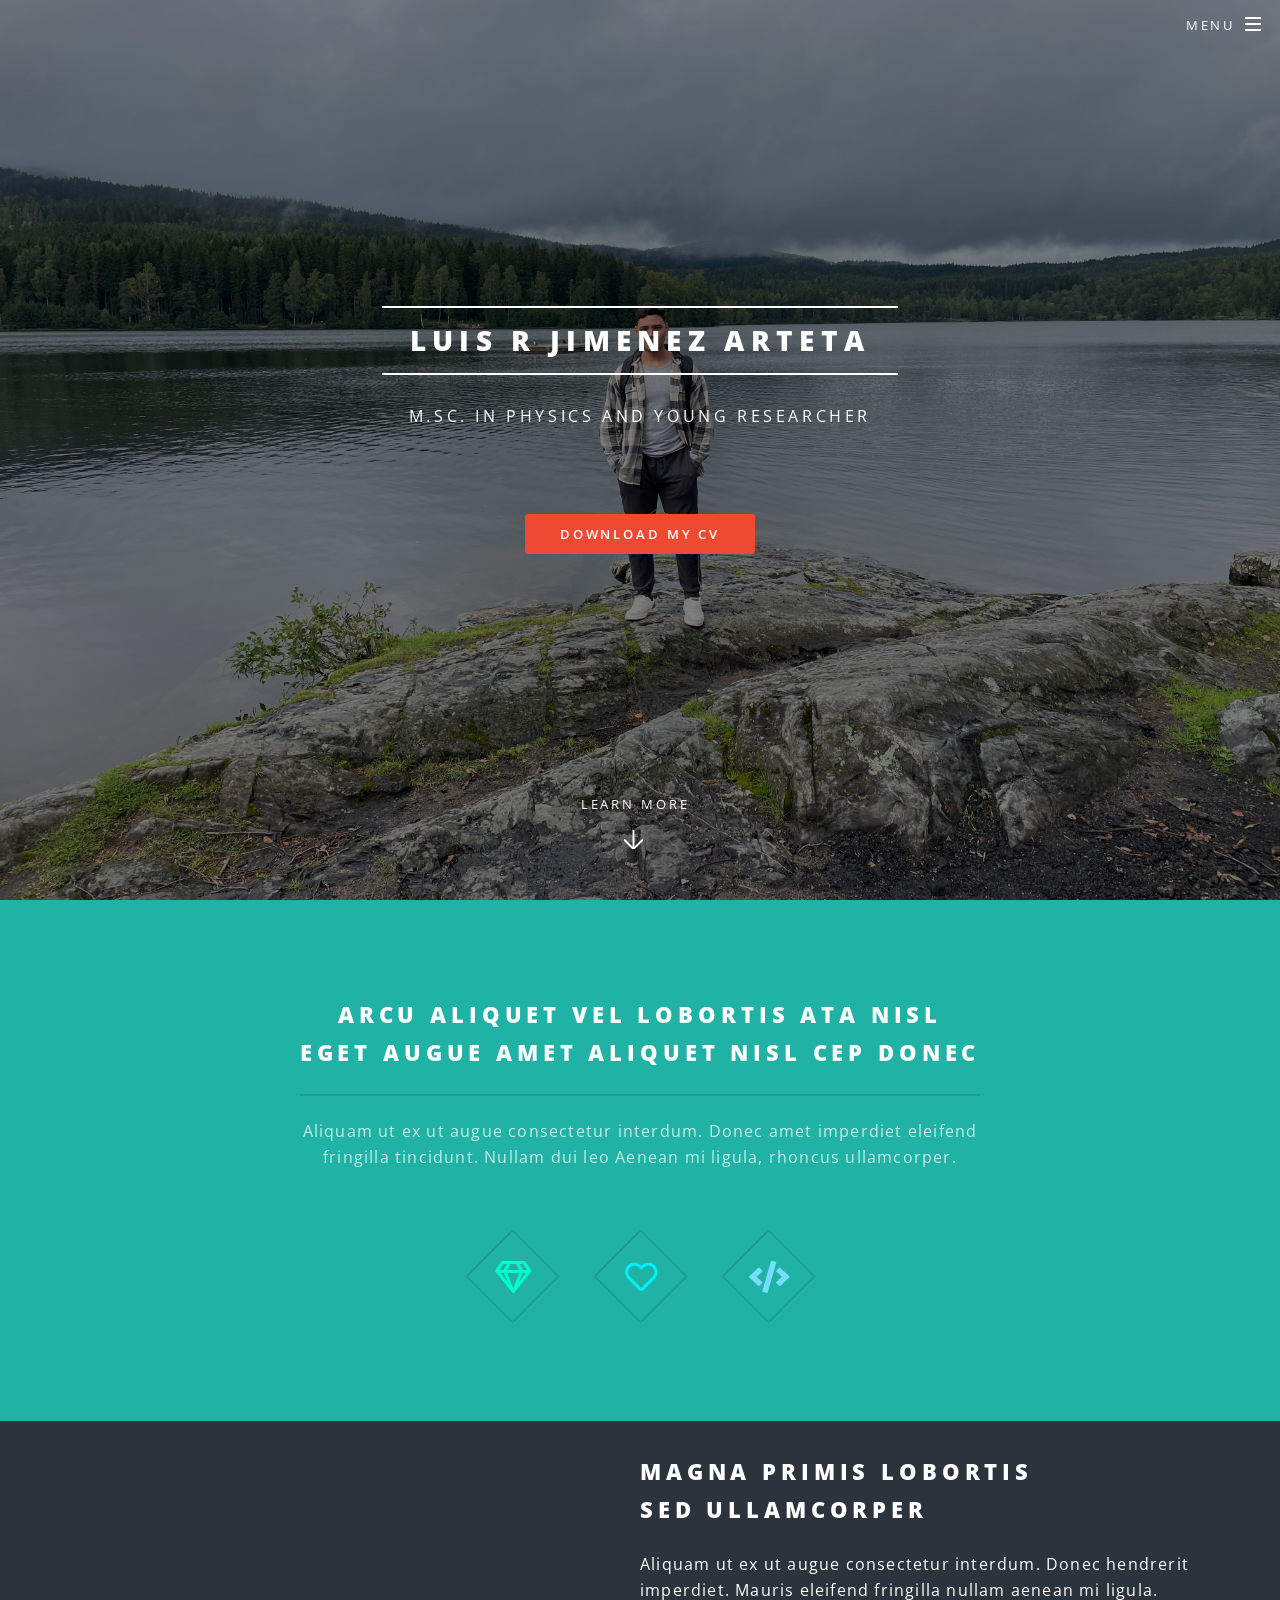
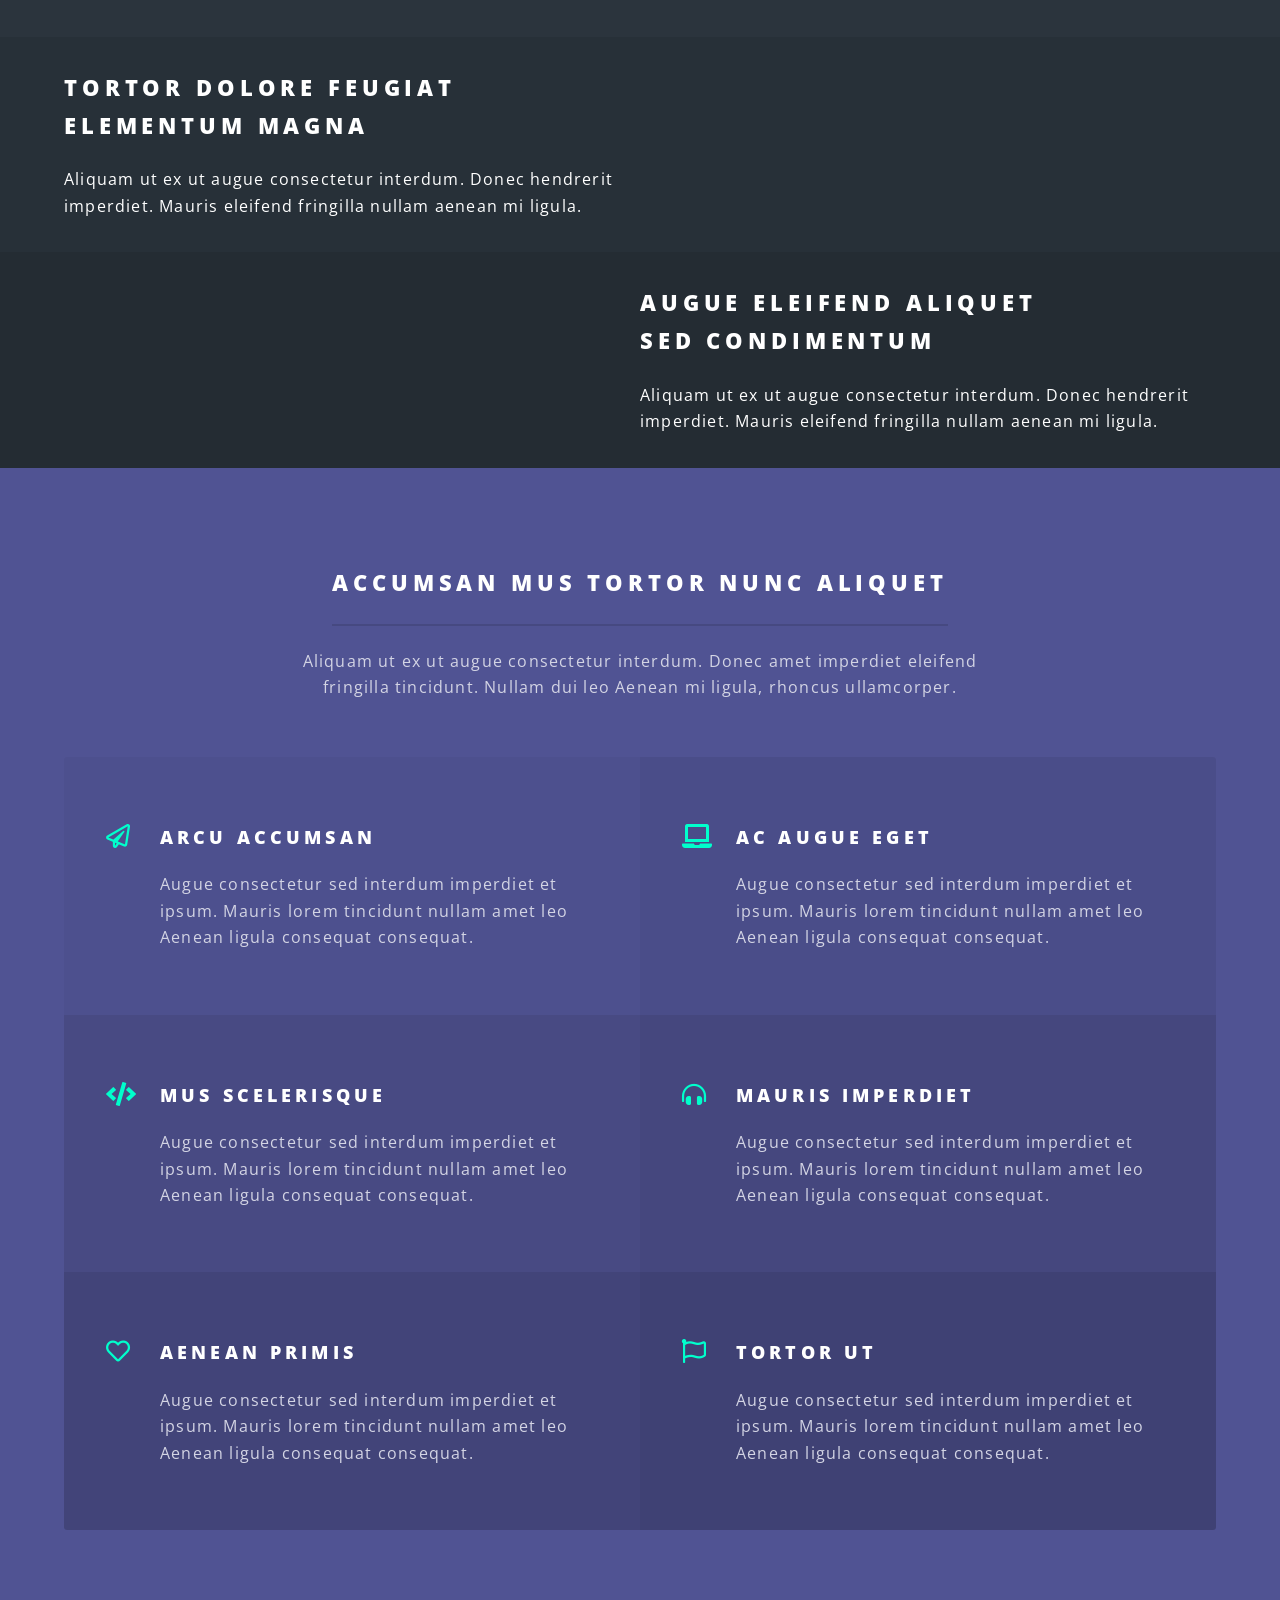
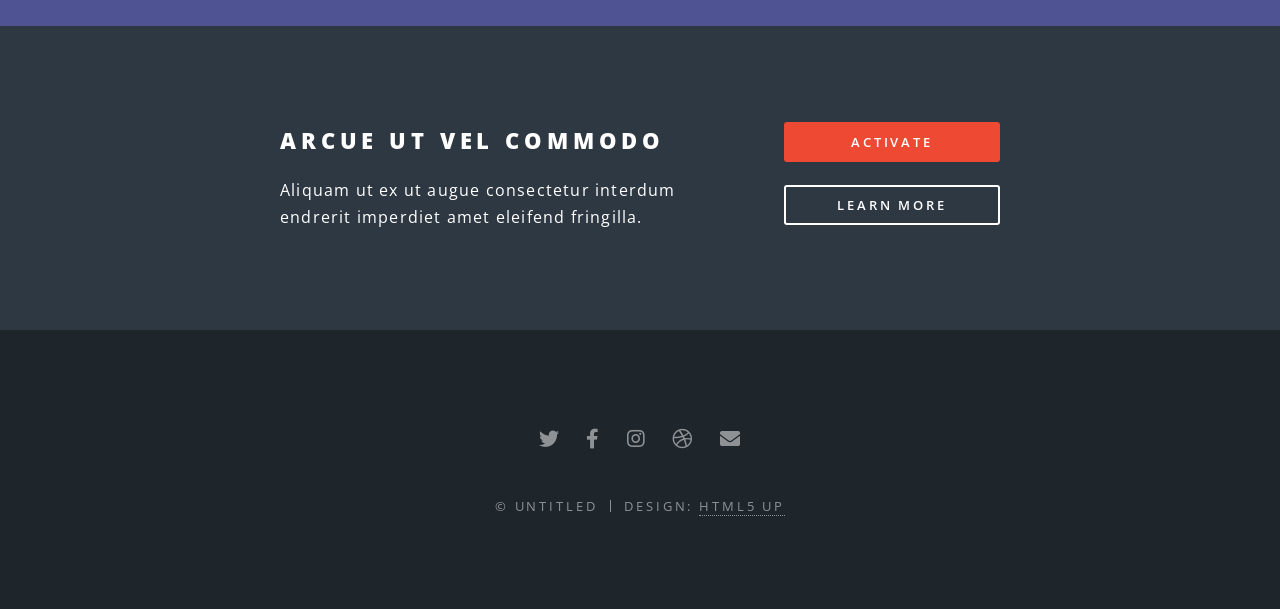
==== index.html @ b461df8f "Upload files" ====
<!DOCTYPE HTML>
<!--
	Spectral by HTML5 UP
	html5up.net | @ajlkn
	Free for personal and commercial use under the CCA 3.0 license (html5up.net/license)
-->
<html>
	<head>
		<title>Luis R Jimenez Arteta website</title>
		<meta charset="utf-8" />
		<meta name="viewport" content="width=device-width, initial-scale=1, user-scalable=no" />
		<link rel="stylesheet" href="assets/css/main.css" />
		<noscript><link rel="stylesheet" href="assets/css/noscript.css" /></noscript>
	</head>
	<body class="landing is-preload">

		<!-- Page Wrapper -->
			<div id="page-wrapper">

				<!-- Header -->
					<header id="header" class="alt">
						<h1><a href="index.html">Spectral</a></h1>
						<nav id="nav">
							<ul>
								<li class="special">
									<a href="#menu" class="menuToggle"><span>Menu</span></a>
									<div id="menu">
										<ul>
											<li><a href="index.html">Home</a></li>
											<li><a href="generic.html">Generic</a></li>
											<li><a href="elements.html">Elements</a></li>
											<li><a href="#">Sign Up</a></li>
											<li><a href="#">Log In</a></li>
										</ul>
									</div>
								</li>
							</ul>
						</nav>
					</header>

				<!-- Banner -->
					<section id="banner">
						<div class="inner">
							<h2>Luis R Jimenez Arteta</h2>
							<p>M.Sc. in Physics and Young Researcher</p> <br/>
							<br />
							<ul class="actions special">
								<li><a href="files/CV_Luis_Roberto_Jimenez_Arteta.pdf" class="button primary">Download MY CV</a></li>
							</ul>
						</div>
						<a href="#one" class="more scrolly">Learn More</a>
					</section>

				<!-- One -->
					<section id="one" class="wrapper style1 special">
						<div class="inner">
							<header class="major">
								<h2>Arcu aliquet vel lobortis ata nisl<br />
								eget augue amet aliquet nisl cep donec</h2>
								<p>Aliquam ut ex ut augue consectetur interdum. Donec amet imperdiet eleifend<br />
								fringilla tincidunt. Nullam dui leo Aenean mi ligula, rhoncus ullamcorper.</p>
							</header>
							<ul class="icons major">
								<li><span class="icon fa-gem major style1"><span class="label">Lorem</span></span></li>
								<li><span class="icon fa-heart major style2"><span class="label">Ipsum</span></span></li>
								<li><span class="icon solid fa-code major style3"><span class="label">Dolor</span></span></li>
							</ul>
						</div>
					</section>

				<!-- Two -->
					<section id="two" class="wrapper alt style2">
						<section class="spotlight">
							<div class="image"><img src="images/pic01.jpg" alt="" /></div><div class="content">
								<h2>Magna primis lobortis<br />
								sed ullamcorper</h2>
								<p>Aliquam ut ex ut augue consectetur interdum. Donec hendrerit imperdiet. Mauris eleifend fringilla nullam aenean mi ligula.</p>
							</div>
						</section>
						<section class="spotlight">
							<div class="image"><img src="images/pic02.jpg" alt="" /></div><div class="content">
								<h2>Tortor dolore feugiat<br />
								elementum magna</h2>
								<p>Aliquam ut ex ut augue consectetur interdum. Donec hendrerit imperdiet. Mauris eleifend fringilla nullam aenean mi ligula.</p>
							</div>
						</section>
						<section class="spotlight">
							<div class="image"><img src="images/pic03.jpg" alt="" /></div><div class="content">
								<h2>Augue eleifend aliquet<br />
								sed condimentum</h2>
								<p>Aliquam ut ex ut augue consectetur interdum. Donec hendrerit imperdiet. Mauris eleifend fringilla nullam aenean mi ligula.</p>
							</div>
						</section>
					</section>

				<!-- Three -->
					<section id="three" class="wrapper style3 special">
						<div class="inner">
							<header class="major">
								<h2>Accumsan mus tortor nunc aliquet</h2>
								<p>Aliquam ut ex ut augue consectetur interdum. Donec amet imperdiet eleifend<br />
								fringilla tincidunt. Nullam dui leo Aenean mi ligula, rhoncus ullamcorper.</p>
							</header>
							<ul class="features">
								<li class="icon fa-paper-plane">
									<h3>Arcu accumsan</h3>
									<p>Augue consectetur sed interdum imperdiet et ipsum. Mauris lorem tincidunt nullam amet leo Aenean ligula consequat consequat.</p>
								</li>
								<li class="icon solid fa-laptop">
									<h3>Ac Augue Eget</h3>
									<p>Augue consectetur sed interdum imperdiet et ipsum. Mauris lorem tincidunt nullam amet leo Aenean ligula consequat consequat.</p>
								</li>
								<li class="icon solid fa-code">
									<h3>Mus Scelerisque</h3>
									<p>Augue consectetur sed interdum imperdiet et ipsum. Mauris lorem tincidunt nullam amet leo Aenean ligula consequat consequat.</p>
								</li>
								<li class="icon solid fa-headphones-alt">
									<h3>Mauris Imperdiet</h3>
									<p>Augue consectetur sed interdum imperdiet et ipsum. Mauris lorem tincidunt nullam amet leo Aenean ligula consequat consequat.</p>
								</li>
								<li class="icon fa-heart">
									<h3>Aenean Primis</h3>
									<p>Augue consectetur sed interdum imperdiet et ipsum. Mauris lorem tincidunt nullam amet leo Aenean ligula consequat consequat.</p>
								</li>
								<li class="icon fa-flag">
									<h3>Tortor Ut</h3>
									<p>Augue consectetur sed interdum imperdiet et ipsum. Mauris lorem tincidunt nullam amet leo Aenean ligula consequat consequat.</p>
								</li>
							</ul>
						</div>
					</section>

				<!-- CTA -->
					<section id="cta" class="wrapper style4">
						<div class="inner">
							<header>
								<h2>Arcue ut vel commodo</h2>
								<p>Aliquam ut ex ut augue consectetur interdum endrerit imperdiet amet eleifend fringilla.</p>
							</header>
							<ul class="actions stacked">
								<li><a href="#" class="button fit primary">Activate</a></li>
								<li><a href="#" class="button fit">Learn More</a></li>
							</ul>
						</div>
					</section>

				<!-- Footer -->
					<footer id="footer">
						<ul class="icons">
							<li><a href="#" class="icon brands fa-twitter"><span class="label">Twitter</span></a></li>
							<li><a href="#" class="icon brands fa-facebook-f"><span class="label">Facebook</span></a></li>
							<li><a href="#" class="icon brands fa-instagram"><span class="label">Instagram</span></a></li>
							<li><a href="#" class="icon brands fa-dribbble"><span class="label">Dribbble</span></a></li>
							<li><a href="#" class="icon solid fa-envelope"><span class="label">Email</span></a></li>
						</ul>
						<ul class="copyright">
							<li>&copy; Untitled</li><li>Design: <a href="http://html5up.net">HTML5 UP</a></li>
						</ul>
					</footer>

			</div>

		<!-- Scripts -->
			<script src="assets/js/jquery.min.js"></script>
			<script src="assets/js/jquery.scrollex.min.js"></script>
			<script src="assets/js/jquery.scrolly.min.js"></script>
			<script src="assets/js/browser.min.js"></script>
			<script src="assets/js/breakpoints.min.js"></script>
			<script src="assets/js/util.js"></script>
			<script src="assets/js/main.js"></script>

	</body>
</html>
---- assets/css/main.css ----
@import url(fontawesome-all.min.css);
@import url("https://fonts.googleapis.com/css?family=Open+Sans:400,400italic,600,600italic,800,800italic");

/*
	Spectral by HTML5 UP
	html5up.net | @ajlkn
	Free for personal and commercial use under the CCA 3.0 license (html5up.net/license)
*/

html, body, div, span, applet, object,
iframe, h1, h2, h3, h4, h5, h6, p, blockquote,
pre, a, abbr, acronym, address, big, cite,
code, del, dfn, em, img, ins, kbd, q, s, samp,
small, strike, strong, sub, sup, tt, var, b,
u, i, center, dl, dt, dd, ol, ul, li, fieldset,
form, label, legend, table, caption, tbody,
tfoot, thead, tr, th, td, article, aside,
canvas, details, embed, figure, figcaption,
footer, header, hgroup, menu, nav, output, ruby,
section, summary, time, mark, audio, video {
	margin: 0;
	padding: 0;
	border: 0;
	font-size: 100%;
	font: inherit;
	vertical-align: baseline;}

article, aside, details, figcaption, figure,
footer, header, hgroup, menu, nav, section {
	display: block;}

body {
	line-height: 1;
}

ol, ul {
	list-style: none;
}

blockquote, q {
	quotes: none;
}

	blockquote:before, blockquote:after, q:before, q:after {
		content: '';
		content: none;
	}

table {
	border-collapse: collapse;
	border-spacing: 0;
}

body {
	-webkit-text-size-adjust: none;
}

mark {
	background-color: transparent;
	color: inherit;
}

input::-moz-focus-inner {
	border: 0;
	padding: 0;
}

input, select, textarea {
	-moz-appearance: none;
	-webkit-appearance: none;
	-ms-appearance: none;
	appearance: none;
}

/* Basic */

	@-ms-viewport {
		width: device-width;
	}

	html {
		box-sizing: border-box;
	}

	*, *:before, *:after {
		box-sizing: inherit;
	}

	body {
		background: #2e3842;
	}

		body.is-preload *, body.is-preload *:before, body.is-preload *:after {
			-moz-animation: none !important;
			-webkit-animation: none !important;
			-ms-animation: none !important;
			animation: none !important;
			-moz-transition: none !important;
			-webkit-transition: none !important;
			-ms-transition: none !important;
			transition: none !important;
		}

	body, input, select, textarea {
		color: #fff;
		font-family: "Open Sans", Helvetica, sans-serif;
		font-size: 15pt;
		font-weight: 400;
		letter-spacing: 0.075em;
		line-height: 1.65em;
	}

		@media screen and (max-width: 1680px) {

			body, input, select, textarea {
				font-size: 13pt;
			}

		}

		@media screen and (max-width: 1280px) {

			body, input, select, textarea {
				font-size: 12pt;
			}

		}

		@media screen and (max-width: 736px) {

			body, input, select, textarea {
				font-size: 11pt;
				letter-spacing: 0.0375em;
			}

		}

	a {
		-moz-transition: color 0.2s ease, border-bottom-color 0.2s ease;
		-webkit-transition: color 0.2s ease, border-bottom-color 0.2s ease;
		-ms-transition: color 0.2s ease, border-bottom-color 0.2s ease;
		transition: color 0.2s ease, border-bottom-color 0.2s ease;
		border-bottom: dotted 1px;
		color: inherit;
		text-decoration: none;
	}

		a:hover {
			border-bottom-color: transparent;
		}

	strong, b {
		color: #fff;
		font-weight: 600;
	}

	em, i {
		font-style: italic;
	}

	p {
		margin: 0 0 2em 0;
	}

	h1, h2, h3, h4, h5, h6 {
		color: #fff;
		font-weight: 800;
		letter-spacing: 0.225em;
		line-height: 1em;
		margin: 0 0 1em 0;
		text-transform: uppercase;
	}

		h1 a, h2 a, h3 a, h4 a, h5 a, h6 a {
			color: inherit;
			text-decoration: none;
		}

	h2 {
		font-size: 1.35em;
		line-height: 1.75em;
	}

		@media screen and (max-width: 736px) {

			h2 {
				font-size: 1.1em;
				line-height: 1.65em;
			}

		}

	h3 {
		font-size: 1.15em;
		line-height: 1.75em;
	}

		@media screen and (max-width: 736px) {

			h3 {
				font-size: 1em;
				line-height: 1.65em;
			}

		}

	h4 {
		font-size: 1em;
		line-height: 1.5em;
	}

	h5 {
		font-size: 0.8em;
		line-height: 1.5em;
	}

	h6 {
		font-size: 0.7em;
		line-height: 1.5em;
	}

	sub {
		font-size: 0.8em;
		position: relative;
		top: 0.5em;
	}

	sup {
		font-size: 0.8em;
		position: relative;
		top: -0.5em;
	}

	hr {
		border: 0;
		border-bottom: solid 2px #fff;
		margin: 3em 0;
	}

		hr.major {
			margin: 4.5em 0;
		}

	blockquote {
		border-left: solid 4px #fff;
		font-style: italic;
		margin: 0 0 2em 0;
		padding: 0.5em 0 0.5em 2em;
	}

	code {
		background: rgba(144, 144, 144, 0.25);
		border-radius: 3px;
		font-family: "Courier New", monospace;
		font-size: 0.9em;
		letter-spacing: 0;
		margin: 0 0.25em;
		padding: 0.25em 0.65em;
	}

	pre {
		-webkit-overflow-scrolling: touch;
		font-family: "Courier New", monospace;
		font-size: 0.9em;
		margin: 0 0 2em 0;
	}

		pre code {
			display: block;
			line-height: 1.75em;
			padding: 1em 1.5em;
			overflow-x: auto;
		}

	.align-left {
		text-align: left;
	}

	.align-center {
		text-align: center;
	}

	.align-right {
		text-align: right;
	}

/* Row */

	.row {
		display: flex;
		flex-wrap: wrap;
		box-sizing: border-box;
		align-items: stretch;
	}

		.row > * {
			box-sizing: border-box;
		}

		.row.gtr-uniform > * > :last-child {
			margin-bottom: 0;
		}

		.row.aln-left {
			justify-content: flex-start;
		}

		.row.aln-center {
			justify-content: center;
		}

		.row.aln-right {
			justify-content: flex-end;
		}

		.row.aln-top {
			align-items: flex-start;
		}

		.row.aln-middle {
			align-items: center;
		}

		.row.aln-bottom {
			align-items: flex-end;
		}

		.row > .imp {
			order: -1;
		}

		.row > .col-1 {
			width: 8.33333%;
		}

		.row > .off-1 {
			margin-left: 8.33333%;
		}

		.row > .col-2 {
			width: 16.66667%;
		}

		.row > .off-2 {
			margin-left: 16.66667%;
		}

		.row > .col-3 {
			width: 25%;
		}

		.row > .off-3 {
			margin-left: 25%;
		}

		.row > .col-4 {
			width: 33.33333%;
		}

		.row > .off-4 {
			margin-left: 33.33333%;
		}

		.row > .col-5 {
			width: 41.66667%;
		}

		.row > .off-5 {
			margin-left: 41.66667%;
		}

		.row > .col-6 {
			width: 50%;
		}

		.row > .off-6 {
			margin-left: 50%;
		}

		.row > .col-7 {
			width: 58.33333%;
		}

		.row > .off-7 {
			margin-left: 58.33333%;
		}

		.row > .col-8 {
			width: 66.66667%;
		}

		.row > .off-8 {
			margin-left: 66.66667%;
		}

		.row > .col-9 {
			width: 75%;
		}

		.row > .off-9 {
			margin-left: 75%;
		}

		.row > .col-10 {
			width: 83.33333%;
		}

		.row > .off-10 {
			margin-left: 83.33333%;
		}

		.row > .col-11 {
			width: 91.66667%;
		}

		.row > .off-11 {
			margin-left: 91.66667%;
		}

		.row > .col-12 {
			width: 100%;
		}

		.row > .off-12 {
			margin-left: 100%;
		}

		.row.gtr-0 {
			margin-top: 0;
			margin-left: 0em;
		}

			.row.gtr-0 > * {
				padding: 0 0 0 0em;
			}

			.row.gtr-0.gtr-uniform {
				margin-top: 0em;
			}

				.row.gtr-0.gtr-uniform > * {
					padding-top: 0em;
				}

		.row.gtr-25 {
			margin-top: 0;
			margin-left: -0.375em;
		}

			.row.gtr-25 > * {
				padding: 0 0 0 0.375em;
			}

			.row.gtr-25.gtr-uniform {
				margin-top: -0.375em;
			}

				.row.gtr-25.gtr-uniform > * {
					padding-top: 0.375em;
				}

		.row.gtr-50 {
			margin-top: 0;
			margin-left: -0.75em;
		}

			.row.gtr-50 > * {
				padding: 0 0 0 0.75em;
			}

			.row.gtr-50.gtr-uniform {
				margin-top: -0.75em;
			}

				.row.gtr-50.gtr-uniform > * {
					padding-top: 0.75em;
				}

		.row {
			margin-top: 0;
			margin-left: -1.5em;
		}

			.row > * {
				padding: 0 0 0 1.5em;
			}

			.row.gtr-uniform {
				margin-top: -1.5em;
			}

				.row.gtr-uniform > * {
					padding-top: 1.5em;
				}

		.row.gtr-150 {
			margin-top: 0;
			margin-left: -2.25em;
		}

			.row.gtr-150 > * {
				padding: 0 0 0 2.25em;
			}

			.row.gtr-150.gtr-uniform {
				margin-top: -2.25em;
			}

				.row.gtr-150.gtr-uniform > * {
					padding-top: 2.25em;
				}

		.row.gtr-200 {
			margin-top: 0;
			margin-left: -3em;
		}

			.row.gtr-200 > * {
				padding: 0 0 0 3em;
			}

			.row.gtr-200.gtr-uniform {
				margin-top: -3em;
			}

				.row.gtr-200.gtr-uniform > * {
					padding-top: 3em;
				}

		@media screen and (max-width: 1680px) {

			.row {
				display: flex;
				flex-wrap: wrap;
				box-sizing: border-box;
				align-items: stretch;
			}

				.row > * {
					box-sizing: border-box;
				}

				.row.gtr-uniform > * > :last-child {
					margin-bottom: 0;
				}

				.row.aln-left {
					justify-content: flex-start;
				}

				.row.aln-center {
					justify-content: center;
				}

				.row.aln-right {
					justify-content: flex-end;
				}

				.row.aln-top {
					align-items: flex-start;
				}

				.row.aln-middle {
					align-items: center;
				}

				.row.aln-bottom {
					align-items: flex-end;
				}

				.row > .imp-xlarge {
					order: -1;
				}

				.row > .col-1-xlarge {
					width: 8.33333%;
				}

				.row > .off-1-xlarge {
					margin-left: 8.33333%;
				}

				.row > .col-2-xlarge {
					width: 16.66667%;
				}

				.row > .off-2-xlarge {
					margin-left: 16.66667%;
				}

				.row > .col-3-xlarge {
					width: 25%;
				}

				.row > .off-3-xlarge {
					margin-left: 25%;
				}

				.row > .col-4-xlarge {
					width: 33.33333%;
				}

				.row > .off-4-xlarge {
					margin-left: 33.33333%;
				}

				.row > .col-5-xlarge {
					width: 41.66667%;
				}

				.row > .off-5-xlarge {
					margin-left: 41.66667%;
				}

				.row > .col-6-xlarge {
					width: 50%;
				}

				.row > .off-6-xlarge {
					margin-left: 50%;
				}

				.row > .col-7-xlarge {
					width: 58.33333%;
				}

				.row > .off-7-xlarge {
					margin-left: 58.33333%;
				}

				.row > .col-8-xlarge {
					width: 66.66667%;
				}

				.row > .off-8-xlarge {
					margin-left: 66.66667%;
				}

				.row > .col-9-xlarge {
					width: 75%;
				}

				.row > .off-9-xlarge {
					margin-left: 75%;
				}

				.row > .col-10-xlarge {
					width: 83.33333%;
				}

				.row > .off-10-xlarge {
					margin-left: 83.33333%;
				}

				.row > .col-11-xlarge {
					width: 91.66667%;
				}

				.row > .off-11-xlarge {
					margin-left: 91.66667%;
				}

				.row > .col-12-xlarge {
					width: 100%;
				}

				.row > .off-12-xlarge {
					margin-left: 100%;
				}

				.row.gtr-0 {
					margin-top: 0;
					margin-left: 0em;
				}

					.row.gtr-0 > * {
						padding: 0 0 0 0em;
					}

					.row.gtr-0.gtr-uniform {
						margin-top: 0em;
					}

						.row.gtr-0.gtr-uniform > * {
							padding-top: 0em;
						}

				.row.gtr-25 {
					margin-top: 0;
					margin-left: -0.375em;
				}

					.row.gtr-25 > * {
						padding: 0 0 0 0.375em;
					}

					.row.gtr-25.gtr-uniform {
						margin-top: -0.375em;
					}

						.row.gtr-25.gtr-uniform > * {
							padding-top: 0.375em;
						}

				.row.gtr-50 {
					margin-top: 0;
					margin-left: -0.75em;
				}

					.row.gtr-50 > * {
						padding: 0 0 0 0.75em;
					}

					.row.gtr-50.gtr-uniform {
						margin-top: -0.75em;
					}

						.row.gtr-50.gtr-uniform > * {
							padding-top: 0.75em;
						}

				.row {
					margin-top: 0;
					margin-left: -1.5em;
				}

					.row > * {
						padding: 0 0 0 1.5em;
					}

					.row.gtr-uniform {
						margin-top: -1.5em;
					}

						.row.gtr-uniform > * {
							padding-top: 1.5em;
						}

				.row.gtr-150 {
					margin-top: 0;
					margin-left: -2.25em;
				}

					.row.gtr-150 > * {
						padding: 0 0 0 2.25em;
					}

					.row.gtr-150.gtr-uniform {
						margin-top: -2.25em;
					}

						.row.gtr-150.gtr-uniform > * {
							padding-top: 2.25em;
						}

				.row.gtr-200 {
					margin-top: 0;
					margin-left: -3em;
				}

					.row.gtr-200 > * {
						padding: 0 0 0 3em;
					}

					.row.gtr-200.gtr-uniform {
						margin-top: -3em;
					}

						.row.gtr-200.gtr-uniform > * {
							padding-top: 3em;
						}

		}

		@media screen and (max-width: 1280px) {

			.row {
				display: flex;
				flex-wrap: wrap;
				box-sizing: border-box;
				align-items: stretch;
			}

				.row > * {
					box-sizing: border-box;
				}

				.row.gtr-uniform > * > :last-child {
					margin-bottom: 0;
				}

				.row.aln-left {
					justify-content: flex-start;
				}

				.row.aln-center {
					justify-content: center;
				}

				.row.aln-right {
					justify-content: flex-end;
				}

				.row.aln-top {
					align-items: flex-start;
				}

				.row.aln-middle {
					align-items: center;
				}

				.row.aln-bottom {
					align-items: flex-end;
				}

				.row > .imp-large {
					order: -1;
				}

				.row > .col-1-large {
					width: 8.33333%;
				}

				.row > .off-1-large {
					margin-left: 8.33333%;
				}

				.row > .col-2-large {
					width: 16.66667%;
				}

				.row > .off-2-large {
					margin-left: 16.66667%;
				}

				.row > .col-3-large {
					width: 25%;
				}

				.row > .off-3-large {
					margin-left: 25%;
				}

				.row > .col-4-large {
					width: 33.33333%;
				}

				.row > .off-4-large {
					margin-left: 33.33333%;
				}

				.row > .col-5-large {
					width: 41.66667%;
				}

				.row > .off-5-large {
					margin-left: 41.66667%;
				}

				.row > .col-6-large {
					width: 50%;
				}

				.row > .off-6-large {
					margin-left: 50%;
				}

				.row > .col-7-large {
					width: 58.33333%;
				}

				.row > .off-7-large {
					margin-left: 58.33333%;
				}

				.row > .col-8-large {
					width: 66.66667%;
				}

				.row > .off-8-large {
					margin-left: 66.66667%;
				}

				.row > .col-9-large {
					width: 75%;
				}

				.row > .off-9-large {
					margin-left: 75%;
				}

				.row > .col-10-large {
					width: 83.33333%;
				}

				.row > .off-10-large {
					margin-left: 83.33333%;
				}

				.row > .col-11-large {
					width: 91.66667%;
				}

				.row > .off-11-large {
					margin-left: 91.66667%;
				}

				.row > .col-12-large {
					width: 100%;
				}

				.row > .off-12-large {
					margin-left: 100%;
				}

				.row.gtr-0 {
					margin-top: 0;
					margin-left: 0em;
				}

					.row.gtr-0 > * {
						padding: 0 0 0 0em;
					}

					.row.gtr-0.gtr-uniform {
						margin-top: 0em;
					}

						.row.gtr-0.gtr-uniform > * {
							padding-top: 0em;
						}

				.row.gtr-25 {
					margin-top: 0;
					margin-left: -0.375em;
				}

					.row.gtr-25 > * {
						padding: 0 0 0 0.375em;
					}

					.row.gtr-25.gtr-uniform {
						margin-top: -0.375em;
					}

						.row.gtr-25.gtr-uniform > * {
							padding-top: 0.375em;
						}

				.row.gtr-50 {
					margin-top: 0;
					margin-left: -0.75em;
				}

					.row.gtr-50 > * {
						padding: 0 0 0 0.75em;
					}

					.row.gtr-50.gtr-uniform {
						margin-top: -0.75em;
					}

						.row.gtr-50.gtr-uniform > * {
							padding-top: 0.75em;
						}

				.row {
					margin-top: 0;
					margin-left: -1.5em;
				}

					.row > * {
						padding: 0 0 0 1.5em;
					}

					.row.gtr-uniform {
						margin-top: -1.5em;
					}

						.row.gtr-uniform > * {
							padding-top: 1.5em;
						}

				.row.gtr-150 {
					margin-top: 0;
					margin-left: -2.25em;
				}

					.row.gtr-150 > * {
						padding: 0 0 0 2.25em;
					}

					.row.gtr-150.gtr-uniform {
						margin-top: -2.25em;
					}

						.row.gtr-150.gtr-uniform > * {
							padding-top: 2.25em;
						}

				.row.gtr-200 {
					margin-top: 0;
					margin-left: -3em;
				}

					.row.gtr-200 > * {
						padding: 0 0 0 3em;
					}

					.row.gtr-200.gtr-uniform {
						margin-top: -3em;
					}

						.row.gtr-200.gtr-uniform > * {
							padding-top: 3em;
						}

		}

		@media screen and (max-width: 980px) {

			.row {
				display: flex;
				flex-wrap: wrap;
				box-sizing: border-box;
				align-items: stretch;
			}

				.row > * {
					box-sizing: border-box;
				}

				.row.gtr-uniform > * > :last-child {
					margin-bottom: 0;
				}

				.row.aln-left {
					justify-content: flex-start;
				}

				.row.aln-center {
					justify-content: center;
				}

				.row.aln-right {
					justify-content: flex-end;
				}

				.row.aln-top {
					align-items: flex-start;
				}

				.row.aln-middle {
					align-items: center;
				}

				.row.aln-bottom {
					align-items: flex-end;
				}

				.row > .imp-medium {
					order: -1;
				}

				.row > .col-1-medium {
					width: 8.33333%;
				}

				.row > .off-1-medium {
					margin-left: 8.33333%;
				}

				.row > .col-2-medium {
					width: 16.66667%;
				}

				.row > .off-2-medium {
					margin-left: 16.66667%;
				}

				.row > .col-3-medium {
					width: 25%;
				}

				.row > .off-3-medium {
					margin-left: 25%;
				}

				.row > .col-4-medium {
					width: 33.33333%;
				}

				.row > .off-4-medium {
					margin-left: 33.33333%;
				}

				.row > .col-5-medium {
					width: 41.66667%;
				}

				.row > .off-5-medium {
					margin-left: 41.66667%;
				}

				.row > .col-6-medium {
					width: 50%;
				}

				.row > .off-6-medium {
					margin-left: 50%;
				}

				.row > .col-7-medium {
					width: 58.33333%;
				}

				.row > .off-7-medium {
					margin-left: 58.33333%;
				}

				.row > .col-8-medium {
					width: 66.66667%;
				}

				.row > .off-8-medium {
					margin-left: 66.66667%;
				}

				.row > .col-9-medium {
					width: 75%;
				}

				.row > .off-9-medium {
					margin-left: 75%;
				}

				.row > .col-10-medium {
					width: 83.33333%;
				}

				.row > .off-10-medium {
					margin-left: 83.33333%;
				}

				.row > .col-11-medium {
					width: 91.66667%;
				}

				.row > .off-11-medium {
					margin-left: 91.66667%;
				}

				.row > .col-12-medium {
					width: 100%;
				}

				.row > .off-12-medium {
					margin-left: 100%;
				}

				.row.gtr-0 {
					margin-top: 0;
					margin-left: 0em;
				}

					.row.gtr-0 > * {
						padding: 0 0 0 0em;
					}

					.row.gtr-0.gtr-uniform {
						margin-top: 0em;
					}

						.row.gtr-0.gtr-uniform > * {
							padding-top: 0em;
						}

				.row.gtr-25 {
					margin-top: 0;
					margin-left: -0.375em;
				}

					.row.gtr-25 > * {
						padding: 0 0 0 0.375em;
					}

					.row.gtr-25.gtr-uniform {
						margin-top: -0.375em;
					}

						.row.gtr-25.gtr-uniform > * {
							padding-top: 0.375em;
						}

				.row.gtr-50 {
					margin-top: 0;
					margin-left: -0.75em;
				}

					.row.gtr-50 > * {
						padding: 0 0 0 0.75em;
					}

					.row.gtr-50.gtr-uniform {
						margin-top: -0.75em;
					}

						.row.gtr-50.gtr-uniform > * {
							padding-top: 0.75em;
						}

				.row {
					margin-top: 0;
					margin-left: -1.5em;
				}

					.row > * {
						padding: 0 0 0 1.5em;
					}

					.row.gtr-uniform {
						margin-top: -1.5em;
					}

						.row.gtr-uniform > * {
							padding-top: 1.5em;
						}

				.row.gtr-150 {
					margin-top: 0;
					margin-left: -2.25em;
				}

					.row.gtr-150 > * {
						padding: 0 0 0 2.25em;
					}

					.row.gtr-150.gtr-uniform {
						margin-top: -2.25em;
					}

						.row.gtr-150.gtr-uniform > * {
							padding-top: 2.25em;
						}

				.row.gtr-200 {
					margin-top: 0;
					margin-left: -3em;
				}

					.row.gtr-200 > * {
						padding: 0 0 0 3em;
					}

					.row.gtr-200.gtr-uniform {
						margin-top: -3em;
					}

						.row.gtr-200.gtr-uniform > * {
							padding-top: 3em;
						}

		}

		@media screen and (max-width: 736px) {

			.row {
				display: flex;
				flex-wrap: wrap;
				box-sizing: border-box;
				align-items: stretch;
			}

				.row > * {
					box-sizing: border-box;
				}

				.row.gtr-uniform > * > :last-child {
					margin-bottom: 0;
				}

				.row.aln-left {
					justify-content: flex-start;
				}

				.row.aln-center {
					justify-content: center;
				}

				.row.aln-right {
					justify-content: flex-end;
				}

				.row.aln-top {
					align-items: flex-start;
				}

				.row.aln-middle {
					align-items: center;
				}

				.row.aln-bottom {
					align-items: flex-end;
				}

				.row > .imp-small {
					order: -1;
				}

				.row > .col-1-small {
					width: 8.33333%;
				}

				.row > .off-1-small {
					margin-left: 8.33333%;
				}

				.row > .col-2-small {
					width: 16.66667%;
				}

				.row > .off-2-small {
					margin-left: 16.66667%;
				}

				.row > .col-3-small {
					width: 25%;
				}

				.row > .off-3-small {
					margin-left: 25%;
				}

				.row > .col-4-small {
					width: 33.33333%;
				}

				.row > .off-4-small {
					margin-left: 33.33333%;
				}

				.row > .col-5-small {
					width: 41.66667%;
				}

				.row > .off-5-small {
					margin-left: 41.66667%;
				}

				.row > .col-6-small {
					width: 50%;
				}

				.row > .off-6-small {
					margin-left: 50%;
				}

				.row > .col-7-small {
					width: 58.33333%;
				}

				.row > .off-7-small {
					margin-left: 58.33333%;
				}

				.row > .col-8-small {
					width: 66.66667%;
				}

				.row > .off-8-small {
					margin-left: 66.66667%;
				}

				.row > .col-9-small {
					width: 75%;
				}

				.row > .off-9-small {
					margin-left: 75%;
				}

				.row > .col-10-small {
					width: 83.33333%;
				}

				.row > .off-10-small {
					margin-left: 83.33333%;
				}

				.row > .col-11-small {
					width: 91.66667%;
				}

				.row > .off-11-small {
					margin-left: 91.66667%;
				}

				.row > .col-12-small {
					width: 100%;
				}

				.row > .off-12-small {
					margin-left: 100%;
				}

				.row.gtr-0 {
					margin-top: 0;
					margin-left: 0em;
				}

					.row.gtr-0 > * {
						padding: 0 0 0 0em;
					}

					.row.gtr-0.gtr-uniform {
						margin-top: 0em;
					}

						.row.gtr-0.gtr-uniform > * {
							padding-top: 0em;
						}

				.row.gtr-25 {
					margin-top: 0;
					margin-left: -0.375em;
				}

					.row.gtr-25 > * {
						padding: 0 0 0 0.375em;
					}

					.row.gtr-25.gtr-uniform {
						margin-top: -0.375em;
					}

						.row.gtr-25.gtr-uniform > * {
							padding-top: 0.375em;
						}

				.row.gtr-50 {
					margin-top: 0;
					margin-left: -0.75em;
				}

					.row.gtr-50 > * {
						padding: 0 0 0 0.75em;
					}

					.row.gtr-50.gtr-uniform {
						margin-top: -0.75em;
					}

						.row.gtr-50.gtr-uniform > * {
							padding-top: 0.75em;
						}

				.row {
					margin-top: 0;
					margin-left: -1.5em;
				}

					.row > * {
						padding: 0 0 0 1.5em;
					}

					.row.gtr-uniform {
						margin-top: -1.5em;
					}

						.row.gtr-uniform > * {
							padding-top: 1.5em;
						}

				.row.gtr-150 {
					margin-top: 0;
					margin-left: -2.25em;
				}

					.row.gtr-150 > * {
						padding: 0 0 0 2.25em;
					}

					.row.gtr-150.gtr-uniform {
						margin-top: -2.25em;
					}

						.row.gtr-150.gtr-uniform > * {
							padding-top: 2.25em;
						}

				.row.gtr-200 {
					margin-top: 0;
					margin-left: -3em;
				}

					.row.gtr-200 > * {
						padding: 0 0 0 3em;
					}

					.row.gtr-200.gtr-uniform {
						margin-top: -3em;
					}

						.row.gtr-200.gtr-uniform > * {
							padding-top: 3em;
						}

		}

		@media screen and (max-width: 480px) {

			.row {
				display: flex;
				flex-wrap: wrap;
				box-sizing: border-box;
				align-items: stretch;
			}

				.row > * {
					box-sizing: border-box;
				}

				.row.gtr-uniform > * > :last-child {
					margin-bottom: 0;
				}

				.row.aln-left {
					justify-content: flex-start;
				}

				.row.aln-center {
					justify-content: center;
				}

				.row.aln-right {
					justify-content: flex-end;
				}

				.row.aln-top {
					align-items: flex-start;
				}

				.row.aln-middle {
					align-items: center;
				}

				.row.aln-bottom {
					align-items: flex-end;
				}

				.row > .imp-xsmall {
					order: -1;
				}

				.row > .col-1-xsmall {
					width: 8.33333%;
				}

				.row > .off-1-xsmall {
					margin-left: 8.33333%;
				}

				.row > .col-2-xsmall {
					width: 16.66667%;
				}

				.row > .off-2-xsmall {
					margin-left: 16.66667%;
				}

				.row > .col-3-xsmall {
					width: 25%;
				}

				.row > .off-3-xsmall {
					margin-left: 25%;
				}

				.row > .col-4-xsmall {
					width: 33.33333%;
				}

				.row > .off-4-xsmall {
					margin-left: 33.33333%;
				}

				.row > .col-5-xsmall {
					width: 41.66667%;
				}

				.row > .off-5-xsmall {
					margin-left: 41.66667%;
				}

				.row > .col-6-xsmall {
					width: 50%;
				}

				.row > .off-6-xsmall {
					margin-left: 50%;
				}

				.row > .col-7-xsmall {
					width: 58.33333%;
				}

				.row > .off-7-xsmall {
					margin-left: 58.33333%;
				}

				.row > .col-8-xsmall {
					width: 66.66667%;
				}

				.row > .off-8-xsmall {
					margin-left: 66.66667%;
				}

				.row > .col-9-xsmall {
					width: 75%;
				}

				.row > .off-9-xsmall {
					margin-left: 75%;
				}

				.row > .col-10-xsmall {
					width: 83.33333%;
				}

				.row > .off-10-xsmall {
					margin-left: 83.33333%;
				}

				.row > .col-11-xsmall {
					width: 91.66667%;
				}

				.row > .off-11-xsmall {
					margin-left: 91.66667%;
				}

				.row > .col-12-xsmall {
					width: 100%;
				}

				.row > .off-12-xsmall {
					margin-left: 100%;
				}

				.row.gtr-0 {
					margin-top: 0;
					margin-left: 0em;
				}

					.row.gtr-0 > * {
						padding: 0 0 0 0em;
					}

					.row.gtr-0.gtr-uniform {
						margin-top: 0em;
					}

						.row.gtr-0.gtr-uniform > * {
							padding-top: 0em;
						}

				.row.gtr-25 {
					margin-top: 0;
					margin-left: -0.375em;
				}

					.row.gtr-25 > * {
						padding: 0 0 0 0.375em;
					}

					.row.gtr-25.gtr-uniform {
						margin-top: -0.375em;
					}

						.row.gtr-25.gtr-uniform > * {
							padding-top: 0.375em;
						}

				.row.gtr-50 {
					margin-top: 0;
					margin-left: -0.75em;
				}

					.row.gtr-50 > * {
						padding: 0 0 0 0.75em;
					}

					.row.gtr-50.gtr-uniform {
						margin-top: -0.75em;
					}

						.row.gtr-50.gtr-uniform > * {
							padding-top: 0.75em;
						}

				.row {
					margin-top: 0;
					margin-left: -1.5em;
				}

					.row > * {
						padding: 0 0 0 1.5em;
					}

					.row.gtr-uniform {
						margin-top: -1.5em;
					}

						.row.gtr-uniform > * {
							padding-top: 1.5em;
						}

				.row.gtr-150 {
					margin-top: 0;
					margin-left: -2.25em;
				}

					.row.gtr-150 > * {
						padding: 0 0 0 2.25em;
					}

					.row.gtr-150.gtr-uniform {
						margin-top: -2.25em;
					}

						.row.gtr-150.gtr-uniform > * {
							padding-top: 2.25em;
						}

				.row.gtr-200 {
					margin-top: 0;
					margin-left: -3em;
				}

					.row.gtr-200 > * {
						padding: 0 0 0 3em;
					}

					.row.gtr-200.gtr-uniform {
						margin-top: -3em;
					}

						.row.gtr-200.gtr-uniform > * {
							padding-top: 3em;
						}

		}

/* Section/Article */

	section.special, article.special {
		text-align: center;
	}

	header p {
		color: rgba(255, 255, 255, 0.5);
		position: relative;
		top: -0.25em;
	}

	header h3 + p {
		font-size: 1.1em;
	}

	header h4 + p,
	header h5 + p,
	header h6 + p {
		font-size: 0.9em;
	}

	header.major {
		margin: 0 0 3.5em 0;
	}

		header.major h2, header.major h3, header.major h4, header.major h5, header.major h6 {
			border-bottom: solid 2px #fff;
			display: inline-block;
			padding-bottom: 1em;
			position: relative;
		}

			header.major h2:after, header.major h3:after, header.major h4:after, header.major h5:after, header.major h6:after {
				content: '';
				display: block;
				height: 1px;
			}

		header.major p {
			color: #fff;
			top: 0;
		}

		@media screen and (max-width: 736px) {

			header.major {
				margin: 0 0 2em 0;
			}

		}

	@media screen and (max-width: 980px) {

		header br {
			display: none;
		}

	}

/* Form */

	form {
		margin: 0 0 2em 0;
	}

	label {
		color: #fff;
		display: block;
		font-size: 0.9em;
		font-weight: 600;
		margin: 0 0 1em 0;
	}

	input[type="text"],
	input[type="password"],
	input[type="email"],
	select,
	textarea {
		-moz-appearance: none;
		-webkit-appearance: none;
		-ms-appearance: none;
		appearance: none;
		background-color: rgba(144, 144, 144, 0.25);
		border-radius: 3px;
		border: none;
		color: inherit;
		display: block;
		outline: 0;
		padding: 0 1em;
		text-decoration: none;
		width: 100%;
	}

		input[type="text"]:invalid,
		input[type="password"]:invalid,
		input[type="email"]:invalid,
		select:invalid,
		textarea:invalid {
			box-shadow: none;
		}

		input[type="text"]:focus,
		input[type="password"]:focus,
		input[type="email"]:focus,
		select:focus,
		textarea:focus {
			box-shadow: 0 0 0 2px #21b2a6;
		}

	select {
		background-size: 1.25em;
		background-repeat: no-repeat;
		background-position: calc(100% - 1em) center;
		height: 2.75em;
		padding-right: 2.75em;
		text-overflow: ellipsis;
	}

		select:focus::-ms-value {
			background-color: transparent;
		}

		select::-ms-expand {
			display: none;
		}

	input[type="text"],
	input[type="password"],
	input[type="email"],
	select {
		height: 2.75em;
	}

	textarea {
		padding: 0.75em 1em;
	}

	input[type="checkbox"],
	input[type="radio"] {
		-moz-appearance: none;
		-webkit-appearance: none;
		-ms-appearance: none;
		appearance: none;
		display: block;
		float: left;
		margin-right: -2em;
		opacity: 0;
		width: 1em;
		z-index: -1;
	}

		input[type="checkbox"] + label,
		input[type="radio"] + label {
			text-decoration: none;
			color: #fff;
			cursor: pointer;
			display: inline-block;
			font-size: 1em;
			font-weight: 400;
			padding-left: 2.4em;
			padding-right: 0.75em;
			position: relative;
		}

			input[type="checkbox"] + label:before,
			input[type="radio"] + label:before {
				-moz-osx-font-smoothing: grayscale;
				-webkit-font-smoothing: antialiased;
				display: inline-block;
				font-style: normal;
				font-variant: normal;
				text-rendering: auto;
				line-height: 1;
				text-transform: none !important;
				font-family: 'Font Awesome 5 Free';
				font-weight: 900;
			}

			input[type="checkbox"] + label:before,
			input[type="radio"] + label:before {
				background: rgba(144, 144, 144, 0.25);
				border-radius: 3px;
				content: '';
				display: inline-block;
				font-size: 0.8em;
				height: 2.0625em;
				left: 0;
				line-height: 2.0625em;
				position: absolute;
				text-align: center;
				top: 0;
				width: 2.0625em;
			}

		input[type="checkbox"]:checked + label:before,
		input[type="radio"]:checked + label:before {
			background: #2e3842;
			color: #fff;
			content: '\f00c';
		}

		input[type="checkbox"]:focus + label:before,
		input[type="radio"]:focus + label:before {
			box-shadow: 0 0 0 2px #21b2a6;
		}

	input[type="checkbox"] + label:before {
		border-radius: 3px;
	}

	input[type="radio"] + label:before {
		border-radius: 100%;
	}

	::-webkit-input-placeholder {
		color: rgba(255, 255, 255, 0.5) !important;
		opacity: 1.0;
	}

	:-moz-placeholder {
		color: rgba(255, 255, 255, 0.5) !important;
		opacity: 1.0;
	}

	::-moz-placeholder {
		color: rgba(255, 255, 255, 0.5) !important;
		opacity: 1.0;
	}

	:-ms-input-placeholder {
		color: rgba(255, 255, 255, 0.5) !important;
		opacity: 1.0;
	}

/* Box */

	.box {
		border-radius: 3px;
		border: solid 2px #fff;
		margin-bottom: 2em;
		padding: 1.5em;
	}

		.box > :last-child,
		.box > :last-child > :last-child,
		.box > :last-child > :last-child > :last-child {
			margin-bottom: 0;
		}

		.box.alt {
			border: 0;
			border-radius: 0;
			padding: 0;
		}

/* Icon */

	.icon {
		text-decoration: none;
		border-bottom: none;
		position: relative;
	}

		.icon:before {
			-moz-osx-font-smoothing: grayscale;
			-webkit-font-smoothing: antialiased;
			display: inline-block;
			font-style: normal;
			font-variant: normal;
			text-rendering: auto;
			line-height: 1;
			text-transform: none !important;
			font-family: 'Font Awesome 5 Free';
			font-weight: 400;
		}

		.icon > .label {
			display: none;
		}

		.icon:before {
			line-height: inherit;
		}

		.icon.solid:before {
			font-weight: 900;
		}

		.icon.brands:before {
			font-family: 'Font Awesome 5 Brands';
		}

		.icon.major {
			-moz-transform: rotate(-45deg);
			-webkit-transform: rotate(-45deg);
			-ms-transform: rotate(-45deg);
			transform: rotate(-45deg);
			border-radius: 3px;
			border: solid 2px #fff;
			display: inline-block;
			font-size: 1.35em;
			height: calc(3em + 2px);
			line-height: 3em;
			text-align: center;
			width: calc(3em + 2px);
		}

			.icon.major:before {
				-moz-transform: rotate(45deg);
				-webkit-transform: rotate(45deg);
				-ms-transform: rotate(45deg);
				transform: rotate(45deg);
				display: inline-block;
				font-size: 1.5em;
			}

			@media screen and (max-width: 736px) {

				.icon.major {
					font-size: 1em;
				}

			}

		.icon.style1 {
			color: #00ffcc;
		}

		.icon.style2 {
			color: #00f0ff;
		}

		.icon.style3 {
			color: #76ddff;
		}

/* Image */

	.image {
		border-radius: 3px;
		border: 0;
		display: inline-block;
		position: relative;
	}

		.image img {
			border-radius: 3px;
			display: block;
		}

		.image.left {
			float: left;
			margin: 0 2em 2em 0;
			top: 0.25em;
		}

		.image.right {
			float: right;
			margin: 0 0 2em 2em;
			top: 0.25em;
		}

		.image.left, .image.right {
			max-width: 40%;
		}

			.image.left img, .image.right img {
				width: 100%;
			}

		.image.fit {
			display: block;
			margin: 0 0 2em 0;
			width: 100%;
		}

			.image.fit img {
				width: 100%;
			}

/* List */

	ol {
		list-style: decimal;
		margin: 0 0 2em 0;
		padding-left: 1.25em;
	}

		ol li {
			padding-left: 0.25em;
		}

	ul {
		list-style: disc;
		margin: 0 0 2em 0;
		padding-left: 1em;
	}

		ul li {
			padding-left: 0.5em;
		}

		ul.alt {
			list-style: none;
			padding-left: 0;
		}

			ul.alt li {
				border-top: solid 1px #fff;
				padding: 0.5em 0;
			}

				ul.alt li:first-child {
					border-top: 0;
					padding-top: 0;
				}

	dl {
		margin: 0 0 2em 0;
	}

/* Actions */

	ul.actions {
		display: -moz-flex;
		display: -webkit-flex;
		display: -ms-flex;
		display: flex;
		cursor: default;
		list-style: none;
		margin-left: -1em;
		padding-left: 0;
	}

		ul.actions li {
			padding: 0 0 0 1em;
			vertical-align: middle;
		}

		ul.actions.special {
			-moz-justify-content: center;
			-webkit-justify-content: center;
			-ms-justify-content: center;
			justify-content: center;
			width: 100%;
			margin-left: 0;
		}

			ul.actions.special li:first-child {
				padding-left: 0;
			}

		ul.actions.stacked {
			-moz-flex-direction: column;
			-webkit-flex-direction: column;
			-ms-flex-direction: column;
			flex-direction: column;
			margin-left: 0;
		}

			ul.actions.stacked li {
				padding: 1em 0 0 0;
			}

				ul.actions.stacked li:first-child {
					padding-top: 0;
				}

		ul.actions.fit {
			width: calc(100% + 1em);
		}

			ul.actions.fit li {
				-moz-flex-grow: 1;
				-webkit-flex-grow: 1;
				-ms-flex-grow: 1;
				flex-grow: 1;
				-moz-flex-shrink: 1;
				-webkit-flex-shrink: 1;
				-ms-flex-shrink: 1;
				flex-shrink: 1;
				width: 100%;
			}

				ul.actions.fit li > * {
					width: 100%;
				}

			ul.actions.fit.stacked {
				width: 100%;
			}

		@media screen and (max-width: 480px) {

			ul.actions:not(.fixed) {
				-moz-flex-direction: column;
				-webkit-flex-direction: column;
				-ms-flex-direction: column;
				flex-direction: column;
				margin-left: 0;
				width: 100% !important;
			}

				ul.actions:not(.fixed) li {
					-moz-flex-grow: 1;
					-webkit-flex-grow: 1;
					-ms-flex-grow: 1;
					flex-grow: 1;
					-moz-flex-shrink: 1;
					-webkit-flex-shrink: 1;
					-ms-flex-shrink: 1;
					flex-shrink: 1;
					padding: 1em 0 0 0;
					text-align: center;
					width: 100%;
				}

					ul.actions:not(.fixed) li > * {
						width: 100%;
					}

					ul.actions:not(.fixed) li:first-child {
						padding-top: 0;
					}

					ul.actions:not(.fixed) li input[type="submit"],
					ul.actions:not(.fixed) li input[type="reset"],
					ul.actions:not(.fixed) li input[type="button"],
					ul.actions:not(.fixed) li button,
					ul.actions:not(.fixed) li .button {
						width: 100%;
					}

						ul.actions:not(.fixed) li input[type="submit"].icon:before,
						ul.actions:not(.fixed) li input[type="reset"].icon:before,
						ul.actions:not(.fixed) li input[type="button"].icon:before,
						ul.actions:not(.fixed) li button.icon:before,
						ul.actions:not(.fixed) li .button.icon:before {
							margin-left: -0.5em;
						}

		}

/* Icons */

	ul.icons {
		cursor: default;
		list-style: none;
		padding-left: 0;
	}

		ul.icons li {
			display: inline-block;
			padding: 0 1em 0 0;
		}

			ul.icons li:last-child {
				padding-right: 0 !important;
			}

		ul.icons.major {
			padding: 1em 0;
		}

			ul.icons.major li {
				padding-right: 3.5em;
			}

				@media screen and (max-width: 736px) {

					ul.icons.major li {
						padding: 0 1em !important;
					}

				}

/* Table */

	.table-wrapper {
		-webkit-overflow-scrolling: touch;
		overflow-x: auto;
	}

	table {
		margin: 0 0 2em 0;
		width: 100%;
	}

		table tbody tr {
			border: solid 1px #fff;
			border-left: 0;
			border-right: 0;
		}

			table tbody tr:nth-child(2n + 1) {
				background-color: rgba(144, 144, 144, 0.25);
			}

		table td {
			padding: 0.75em 0.75em;
		}

		table th {
			color: #fff;
			font-size: 0.9em;
			font-weight: 600;
			padding: 0 0.75em 0.75em 0.75em;
			text-align: left;
		}

		table thead {
			border-bottom: solid 2px #fff;
		}

		table tfoot {
			border-top: solid 2px #fff;
		}

		table.alt {
			border-collapse: separate;
		}

			table.alt tbody tr td {
				border: solid 1px #fff;
				border-left-width: 0;
				border-top-width: 0;
			}

				table.alt tbody tr td:first-child {
					border-left-width: 1px;
				}

			table.alt tbody tr:first-child td {
				border-top-width: 1px;
			}

			table.alt thead {
				border-bottom: 0;
			}

			table.alt tfoot {
				border-top: 0;
			}

/* Button */

	input[type="submit"],
	input[type="reset"],
	input[type="button"],
	button,
	.button {
		-moz-appearance: none;
		-webkit-appearance: none;
		-ms-appearance: none;
		appearance: none;
		-moz-transition: background-color 0.2s ease-in-out, color 0.2s ease-in-out;
		-webkit-transition: background-color 0.2s ease-in-out, color 0.2s ease-in-out;
		-ms-transition: background-color 0.2s ease-in-out, color 0.2s ease-in-out;
		transition: background-color 0.2s ease-in-out, color 0.2s ease-in-out;
		background-color: transparent;
		border-radius: 3px;
		border: 0;
		box-shadow: inset 0 0 0 2px #fff;
		color: #fff;
		cursor: pointer;
		display: inline-block;
		font-size: 0.8em;
		font-weight: 600;
		height: 3.125em;
		letter-spacing: 0.225em;
		line-height: 3.125em;
		max-width: 30em;
		padding: 0 2.75em;
		text-align: center;
		text-decoration: none;
		text-transform: uppercase;
		white-space: nowrap;
		overflow: hidden;
		text-overflow: ellipsis;
	}

		input[type="submit"]:hover,
		input[type="reset"]:hover,
		input[type="button"]:hover,
		button:hover,
		.button:hover {
			background-color: rgba(144, 144, 144, 0.25);
		}

		input[type="submit"]:active,
		input[type="reset"]:active,
		input[type="button"]:active,
		button:active,
		.button:active {
			background-color: rgba(144, 144, 144, 0.5);
		}

		input[type="submit"].icon:before,
		input[type="reset"].icon:before,
		input[type="button"].icon:before,
		button.icon:before,
		.button.icon:before {
			margin-right: 0.5em;
		}

		input[type="submit"].fit,
		input[type="reset"].fit,
		input[type="button"].fit,
		button.fit,
		.button.fit {
			width: 100%;
		}

		input[type="submit"].small,
		input[type="reset"].small,
		input[type="button"].small,
		button.small,
		.button.small {
			font-size: 0.8em;
		}

		input[type="submit"].large,
		input[type="reset"].large,
		input[type="button"].large,
		button.large,
		.button.large {
			font-size: 1.35em;
		}

		input[type="submit"].primary,
		input[type="reset"].primary,
		input[type="button"].primary,
		button.primary,
		.button.primary {
			background-color: #ed4933;
			box-shadow: none !important;
			color: #ffffff !important;
		}

			input[type="submit"].primary:hover,
			input[type="reset"].primary:hover,
			input[type="button"].primary:hover,
			button.primary:hover,
			.button.primary:hover {
				background-color: #ef5e4a !important;
			}

			input[type="submit"].primary:active,
			input[type="reset"].primary:active,
			input[type="button"].primary:active,
			button.primary:active,
			.button.primary:active {
				background-color: #eb341c !important;
			}

		input[type="submit"].disabled, input[type="submit"]:disabled,
		input[type="reset"].disabled,
		input[type="reset"]:disabled,
		input[type="button"].disabled,
		input[type="button"]:disabled,
		button.disabled,
		button:disabled,
		.button.disabled,
		.button:disabled {
			pointer-events: none;
			opacity: 0.25;
		}

		@media screen and (max-width: 736px) {

			input[type="submit"],
			input[type="reset"],
			input[type="button"],
			button,
			.button {
				height: 3.75em;
				line-height: 3.75em;
			}

		}

/* Features */

	.features {
		display: -moz-flex;
		display: -webkit-flex;
		display: -ms-flex;
		display: flex;
		-moz-flex-wrap: wrap;
		-webkit-flex-wrap: wrap;
		-ms-flex-wrap: wrap;
		flex-wrap: wrap;
		-moz-justify-content: center;
		-webkit-justify-content: center;
		-ms-justify-content: center;
		justify-content: center;
		list-style: none;
		padding: 0;
		width: 100%;
	}

		.features li {
			padding: 4em 4em 2em 6em ;
			display: block;
			position: relative;
			text-align: left;
			width: 50%;
		}

			.features li:nth-child(1) {
				background-color: rgba(0, 0, 0, 0.035);
			}

			.features li:nth-child(2) {
				background-color: rgba(0, 0, 0, 0.07);
			}

			.features li:nth-child(3) {
				background-color: rgba(0, 0, 0, 0.105);
			}

			.features li:nth-child(4) {
				background-color: rgba(0, 0, 0, 0.14);
			}

			.features li:nth-child(5) {
				background-color: rgba(0, 0, 0, 0.175);
			}

			.features li:nth-child(6) {
				background-color: rgba(0, 0, 0, 0.21);
			}

			.features li:nth-child(7) {
				background-color: rgba(0, 0, 0, 0.245);
			}

			.features li:nth-child(8) {
				background-color: rgba(0, 0, 0, 0.28);
			}

			.features li:nth-child(9) {
				background-color: rgba(0, 0, 0, 0.315);
			}

			.features li:nth-child(10) {
				background-color: rgba(0, 0, 0, 0.35);
			}

			.features li:before {
				display: block;
				color: #00ffcc;
				position: absolute;
				left: 1.75em;
				top: 2.75em;
				font-size: 1.5em;
			}

			.features li:nth-child(1) {
				border-top-left-radius: 3px;
			}

			.features li:nth-child(2) {
				border-top-right-radius: 3px;
			}

			.features li:nth-last-child(1) {
				border-bottom-right-radius: 3px;
			}

			.features li:nth-last-child(2) {
				border-bottom-left-radius: 3px;
			}

			@media screen and (max-width: 980px) {

				.features li {
					padding: 3em 2em 1em 2em ;
					text-align: center;
				}

					.features li:before {
						left: 0;
						margin: 0 0 1em 0;
						position: relative;
						top: 0;
					}

			}

			@media screen and (max-width: 736px) {

				.features li {
					padding: 3em 0 1em 0 ;
					background-color: transparent !important;
					border-top: solid 2px #fff;
					width: 100%;
				}

					.features li:first-child {
						border-top: 0;
					}

			}

/* Spotlight */

	.spotlight {
		-moz-align-items: center;
		-webkit-align-items: center;
		-ms-align-items: center;
		align-items: center;
		display: -moz-flex;
		display: -webkit-flex;
		display: -ms-flex;
		display: flex;
	}

		.spotlight .image {
			-moz-order: 1;
			-webkit-order: 1;
			-ms-order: 1;
			order: 1;
			border-radius: 0;
			width: 40%;
		}

			.spotlight .image img {
				border-radius: 0;
				width: 100%;
			}

		.spotlight .content {
			padding: 2em 4em 0.1em 4em ;
			-moz-order: 2;
			-webkit-order: 2;
			-ms-order: 2;
			order: 2;
			max-width: 48em;
			width: 60%;
		}

		.spotlight:nth-child(2n) {
			-moz-flex-direction: row-reverse;
			-webkit-flex-direction: row-reverse;
			-ms-flex-direction: row-reverse;
			flex-direction: row-reverse;
		}

		.spotlight:nth-child(1) {
			background-color: rgba(0, 0, 0, 0.075);
		}

		.spotlight:nth-child(2) {
			background-color: rgba(0, 0, 0, 0.15);
		}

		.spotlight:nth-child(3) {
			background-color: rgba(0, 0, 0, 0.225);
		}

		.spotlight:nth-child(4) {
			background-color: rgba(0, 0, 0, 0.3);
		}

		.spotlight:nth-child(5) {
			background-color: rgba(0, 0, 0, 0.375);
		}

		.spotlight:nth-child(6) {
			background-color: rgba(0, 0, 0, 0.45);
		}

		.spotlight:nth-child(7) {
			background-color: rgba(0, 0, 0, 0.525);
		}

		.spotlight:nth-child(8) {
			background-color: rgba(0, 0, 0, 0.6);
		}

		.spotlight:nth-child(9) {
			background-color: rgba(0, 0, 0, 0.675);
		}

		.spotlight:nth-child(10) {
			background-color: rgba(0, 0, 0, 0.75);
		}

		@media screen and (max-width: 1280px) {

			.spotlight .image {
				width: 45%;
			}

			.spotlight .content {
				width: 55%;
			}

		}

		@media screen and (max-width: 980px) {

			.spotlight {
				display: block;
			}

				.spotlight br {
					display: none;
				}

				.spotlight .image {
					width: 100%;
				}

				.spotlight .content {
					padding: 4em 3em 2em 3em ;
					max-width: none;
					text-align: center;
					width: 100%;
				}

		}

		@media screen and (max-width: 736px) {

			.spotlight .content {
				padding: 3em 2em 1em 2em ;
			}

		}

/* Wrapper */

	.wrapper {
		padding: 6em 0 4em 0 ;
	}

		.wrapper > .inner {
			width: 60em;
			margin: 0 auto;
		}

			@media screen and (max-width: 1280px) {

				.wrapper > .inner {
					width: 90%;
				}

			}

			@media screen and (max-width: 980px) {

				.wrapper > .inner {
					width: 100%;
				}

			}

		.wrapper.alt {
			padding: 0;
		}

		.wrapper.style1 {
			background-color: #21b2a6;
			color: #c8ece9;
		}

			.wrapper.style1 strong, .wrapper.style1 b {
				color: #ffffff;
			}

			.wrapper.style1 h2, .wrapper.style1 h3, .wrapper.style1 h4, .wrapper.style1 h5, .wrapper.style1 h6 {
				color: #ffffff;
			}

			.wrapper.style1 hr {
				border-color: rgba(0, 0, 0, 0.125);
			}

			.wrapper.style1 blockquote {
				border-color: rgba(0, 0, 0, 0.125);
			}

			.wrapper.style1 code {
				background: rgba(255, 255, 255, 0.075);
			}

			.wrapper.style1 header p {
				color: #a6e0db;
			}

			.wrapper.style1 header.major h2, .wrapper.style1 header.major h3, .wrapper.style1 header.major h4, .wrapper.style1 header.major h5, .wrapper.style1 header.major h6 {
				border-color: rgba(0, 0, 0, 0.125);
			}

			.wrapper.style1 header.major p {
				color: #c8ece9;
			}

			.wrapper.style1 label {
				color: #ffffff;
			}

			.wrapper.style1 input[type="text"],
			.wrapper.style1 input[type="password"],
			.wrapper.style1 input[type="email"],
			.wrapper.style1 select,
			.wrapper.style1 textarea {
				background-color: rgba(255, 255, 255, 0.075);
			}

			.wrapper.style1 select {
				background-image: url("data:image/svg+xml;charset=utf8,%3Csvg xmlns='http://www.w3.org/2000/svg' width='40' height='40' preserveAspectRatio='none' viewBox='0 0 40 40'%3E%3Cpath d='M9.4,12.3l10.4,10.4l10.4-10.4c0.2-0.2,0.5-0.4,0.9-0.4c0.3,0,0.6,0.1,0.9,0.4l3.3,3.3c0.2,0.2,0.4,0.5,0.4,0.9 c0,0.4-0.1,0.6-0.4,0.9L20.7,31.9c-0.2,0.2-0.5,0.4-0.9,0.4c-0.3,0-0.6-0.1-0.9-0.4L4.3,17.3c-0.2-0.2-0.4-0.5-0.4-0.9 c0-0.4,0.1-0.6,0.4-0.9l3.3-3.3c0.2-0.2,0.5-0.4,0.9-0.4S9.1,12.1,9.4,12.3z' fill='rgba(0, 0, 0, 0.125)' /%3E%3C/svg%3E");
			}

				.wrapper.style1 select option {
					color: #ffffff;
					background: #21b2a6;
				}

			.wrapper.style1 input[type="checkbox"] + label,
			.wrapper.style1 input[type="radio"] + label {
				color: #c8ece9;
			}

				.wrapper.style1 input[type="checkbox"] + label:before,
				.wrapper.style1 input[type="radio"] + label:before {
					background: rgba(255, 255, 255, 0.075);
				}

			.wrapper.style1 input[type="checkbox"]:checked + label:before,
			.wrapper.style1 input[type="radio"]:checked + label:before {
				background: #ffffff;
				color: #21b2a6;
			}

			.wrapper.style1 ::-webkit-input-placeholder {
				color: #a6e0db !important;
			}

			.wrapper.style1 :-moz-placeholder {
				color: #a6e0db !important;
			}

			.wrapper.style1 ::-moz-placeholder {
				color: #a6e0db !important;
			}

			.wrapper.style1 :-ms-input-placeholder {
				color: #a6e0db !important;
			}

			.wrapper.style1 .formerize-placeholder {
				color: #a6e0db !important;
			}

			.wrapper.style1 .icon.major {
				border-color: rgba(0, 0, 0, 0.125);
			}

			.wrapper.style1 ul.alt li {
				border-color: rgba(0, 0, 0, 0.125);
			}

			.wrapper.style1 table tbody tr {
				border-color: rgba(0, 0, 0, 0.125);
			}

				.wrapper.style1 table tbody tr:nth-child(2n + 1) {
					background-color: rgba(255, 255, 255, 0.075);
				}

			.wrapper.style1 table th {
				color: #ffffff;
			}

			.wrapper.style1 table thead {
				border-color: rgba(0, 0, 0, 0.125);
			}

			.wrapper.style1 table tfoot {
				border-color: rgba(0, 0, 0, 0.125);
			}

			.wrapper.style1 table.alt tbody tr td {
				border-color: rgba(0, 0, 0, 0.125);
			}

			.wrapper.style1 input[type="submit"],
			.wrapper.style1 input[type="reset"],
			.wrapper.style1 input[type="button"],
			.wrapper.style1 button,
			.wrapper.style1 .button {
				box-shadow: inset 0 0 0 2px rgba(0, 0, 0, 0.125);
				color: #ffffff;
			}

				.wrapper.style1 input[type="submit"]:hover,
				.wrapper.style1 input[type="reset"]:hover,
				.wrapper.style1 input[type="button"]:hover,
				.wrapper.style1 button:hover,
				.wrapper.style1 .button:hover {
					background-color: rgba(255, 255, 255, 0.075);
				}

				.wrapper.style1 input[type="submit"]:active,
				.wrapper.style1 input[type="reset"]:active,
				.wrapper.style1 input[type="button"]:active,
				.wrapper.style1 button:active,
				.wrapper.style1 .button:active {
					background-color: rgba(255, 255, 255, 0.2);
				}

			@media screen and (max-width: 736px) {

				.wrapper.style1 .features li {
					border-top-color: rgba(0, 0, 0, 0.125);
				}

			}

		.wrapper.style2 {
			background-color: #2e3842;
		}

		.wrapper.style3 {
			background-color: #505393;
			color: #d3d4e4;
		}

			.wrapper.style3 strong, .wrapper.style3 b {
				color: #ffffff;
			}

			.wrapper.style3 h2, .wrapper.style3 h3, .wrapper.style3 h4, .wrapper.style3 h5, .wrapper.style3 h6 {
				color: #ffffff;
			}

			.wrapper.style3 hr {
				border-color: rgba(0, 0, 0, 0.125);
			}

			.wrapper.style3 blockquote {
				border-color: rgba(0, 0, 0, 0.125);
			}

			.wrapper.style3 code {
				background: rgba(255, 255, 255, 0.075);
			}

			.wrapper.style3 header p {
				color: #b9bad4;
			}

			.wrapper.style3 header.major h2, .wrapper.style3 header.major h3, .wrapper.style3 header.major h4, .wrapper.style3 header.major h5, .wrapper.style3 header.major h6 {
				border-color: rgba(0, 0, 0, 0.125);
			}

			.wrapper.style3 header.major p {
				color: #d3d4e4;
			}

			.wrapper.style3 label {
				color: #ffffff;
			}

			.wrapper.style3 input[type="text"],
			.wrapper.style3 input[type="password"],
			.wrapper.style3 input[type="email"],
			.wrapper.style3 select,
			.wrapper.style3 textarea {
				background-color: rgba(255, 255, 255, 0.075);
			}

			.wrapper.style3 select {
				background-image: url("data:image/svg+xml;charset=utf8,%3Csvg xmlns='http://www.w3.org/2000/svg' width='40' height='40' preserveAspectRatio='none' viewBox='0 0 40 40'%3E%3Cpath d='M9.4,12.3l10.4,10.4l10.4-10.4c0.2-0.2,0.5-0.4,0.9-0.4c0.3,0,0.6,0.1,0.9,0.4l3.3,3.3c0.2,0.2,0.4,0.5,0.4,0.9 c0,0.4-0.1,0.6-0.4,0.9L20.7,31.9c-0.2,0.2-0.5,0.4-0.9,0.4c-0.3,0-0.6-0.1-0.9-0.4L4.3,17.3c-0.2-0.2-0.4-0.5-0.4-0.9 c0-0.4,0.1-0.6,0.4-0.9l3.3-3.3c0.2-0.2,0.5-0.4,0.9-0.4S9.1,12.1,9.4,12.3z' fill='rgba(0, 0, 0, 0.125)' /%3E%3C/svg%3E");
			}

				.wrapper.style3 select option {
					color: #ffffff;
					background: #505393;
				}

			.wrapper.style3 input[type="checkbox"] + label,
			.wrapper.style3 input[type="radio"] + label {
				color: #d3d4e4;
			}

				.wrapper.style3 input[type="checkbox"] + label:before,
				.wrapper.style3 input[type="radio"] + label:before {
					background: rgba(255, 255, 255, 0.075);
				}

			.wrapper.style3 input[type="checkbox"]:checked + label:before,
			.wrapper.style3 input[type="radio"]:checked + label:before {
				background: #ffffff;
				color: #505393;
			}

			.wrapper.style3 ::-webkit-input-placeholder {
				color: #b9bad4 !important;
			}

			.wrapper.style3 :-moz-placeholder {
				color: #b9bad4 !important;
			}

			.wrapper.style3 ::-moz-placeholder {
				color: #b9bad4 !important;
			}

			.wrapper.style3 :-ms-input-placeholder {
				color: #b9bad4 !important;
			}

			.wrapper.style3 .formerize-placeholder {
				color: #b9bad4 !important;
			}

			.wrapper.style3 .icon.major {
				border-color: rgba(0, 0, 0, 0.125);
			}

			.wrapper.style3 ul.alt li {
				border-color: rgba(0, 0, 0, 0.125);
			}

			.wrapper.style3 table tbody tr {
				border-color: rgba(0, 0, 0, 0.125);
			}

				.wrapper.style3 table tbody tr:nth-child(2n + 1) {
					background-color: rgba(255, 255, 255, 0.075);
				}

			.wrapper.style3 table th {
				color: #ffffff;
			}

			.wrapper.style3 table thead {
				border-color: rgba(0, 0, 0, 0.125);
			}

			.wrapper.style3 table tfoot {
				border-color: rgba(0, 0, 0, 0.125);
			}

			.wrapper.style3 table.alt tbody tr td {
				border-color: rgba(0, 0, 0, 0.125);
			}

			.wrapper.style3 input[type="submit"],
			.wrapper.style3 input[type="reset"],
			.wrapper.style3 input[type="button"],
			.wrapper.style3 button,
			.wrapper.style3 .button {
				box-shadow: inset 0 0 0 2px rgba(0, 0, 0, 0.125);
				color: #ffffff;
			}

				.wrapper.style3 input[type="submit"]:hover,
				.wrapper.style3 input[type="reset"]:hover,
				.wrapper.style3 input[type="button"]:hover,
				.wrapper.style3 button:hover,
				.wrapper.style3 .button:hover {
					background-color: rgba(255, 255, 255, 0.075);
				}

				.wrapper.style3 input[type="submit"]:active,
				.wrapper.style3 input[type="reset"]:active,
				.wrapper.style3 input[type="button"]:active,
				.wrapper.style3 button:active,
				.wrapper.style3 .button:active {
					background-color: rgba(255, 255, 255, 0.2);
				}

			@media screen and (max-width: 736px) {

				.wrapper.style3 .features li {
					border-top-color: rgba(0, 0, 0, 0.125);
				}

			}

		.wrapper.style4 {
			background-color: transparent;
		}

		.wrapper.style5 {
			background-color: #ffffff;
			color: #4E4852;
		}

			.wrapper.style5 strong, .wrapper.style5 b {
				color: #2E3842;
			}

			.wrapper.style5 h2, .wrapper.style5 h3, .wrapper.style5 h4, .wrapper.style5 h5, .wrapper.style5 h6 {
				color: #2E3842;
			}

			.wrapper.style5 hr {
				border-color: #dfdfdf;
			}

			.wrapper.style5 blockquote {
				border-color: #dfdfdf;
			}

			.wrapper.style5 code {
				background: rgba(0, 0, 0, 0.0375);
			}

			.wrapper.style5 header p {
				color: #8E8892;
			}

			.wrapper.style5 header.major h2, .wrapper.style5 header.major h3, .wrapper.style5 header.major h4, .wrapper.style5 header.major h5, .wrapper.style5 header.major h6 {
				border-color: #dfdfdf;
			}

			.wrapper.style5 header.major p {
				color: #4E4852;
			}

			.wrapper.style5 label {
				color: #2E3842;
			}

			.wrapper.style5 input[type="text"],
			.wrapper.style5 input[type="password"],
			.wrapper.style5 input[type="email"],
			.wrapper.style5 select,
			.wrapper.style5 textarea {
				background-color: rgba(0, 0, 0, 0.0375);
			}

			.wrapper.style5 select {
				background-image: url("data:image/svg+xml;charset=utf8,%3Csvg xmlns='http://www.w3.org/2000/svg' width='40' height='40' preserveAspectRatio='none' viewBox='0 0 40 40'%3E%3Cpath d='M9.4,12.3l10.4,10.4l10.4-10.4c0.2-0.2,0.5-0.4,0.9-0.4c0.3,0,0.6,0.1,0.9,0.4l3.3,3.3c0.2,0.2,0.4,0.5,0.4,0.9 c0,0.4-0.1,0.6-0.4,0.9L20.7,31.9c-0.2,0.2-0.5,0.4-0.9,0.4c-0.3,0-0.6-0.1-0.9-0.4L4.3,17.3c-0.2-0.2-0.4-0.5-0.4-0.9 c0-0.4,0.1-0.6,0.4-0.9l3.3-3.3c0.2-0.2,0.5-0.4,0.9-0.4S9.1,12.1,9.4,12.3z' fill='%23dfdfdf' /%3E%3C/svg%3E");
			}

				.wrapper.style5 select option {
					color: #2E3842;
					background: #ffffff;
				}

			.wrapper.style5 input[type="checkbox"] + label,
			.wrapper.style5 input[type="radio"] + label {
				color: #4E4852;
			}

				.wrapper.style5 input[type="checkbox"] + label:before,
				.wrapper.style5 input[type="radio"] + label:before {
					background: rgba(0, 0, 0, 0.0375);
				}

			.wrapper.style5 input[type="checkbox"]:checked + label:before,
			.wrapper.style5 input[type="radio"]:checked + label:before {
				background: #2E3842;
				color: #ffffff;
			}

			.wrapper.style5 ::-webkit-input-placeholder {
				color: #8E8892 !important;
			}

			.wrapper.style5 :-moz-placeholder {
				color: #8E8892 !important;
			}

			.wrapper.style5 ::-moz-placeholder {
				color: #8E8892 !important;
			}

			.wrapper.style5 :-ms-input-placeholder {
				color: #8E8892 !important;
			}

			.wrapper.style5 .formerize-placeholder {
				color: #8E8892 !important;
			}

			.wrapper.style5 .icon.major {
				border-color: #dfdfdf;
			}

			.wrapper.style5 ul.alt li {
				border-color: #dfdfdf;
			}

			.wrapper.style5 table tbody tr {
				border-color: #dfdfdf;
			}

				.wrapper.style5 table tbody tr:nth-child(2n + 1) {
					background-color: rgba(0, 0, 0, 0.0375);
				}

			.wrapper.style5 table th {
				color: #2E3842;
			}

			.wrapper.style5 table thead {
				border-color: #dfdfdf;
			}

			.wrapper.style5 table tfoot {
				border-color: #dfdfdf;
			}

			.wrapper.style5 table.alt tbody tr td {
				border-color: #dfdfdf;
			}

			.wrapper.style5 input[type="submit"],
			.wrapper.style5 input[type="reset"],
			.wrapper.style5 input[type="button"],
			.wrapper.style5 button,
			.wrapper.style5 .button {
				box-shadow: inset 0 0 0 2px #dfdfdf;
				color: #2E3842;
			}

				.wrapper.style5 input[type="submit"]:hover,
				.wrapper.style5 input[type="reset"]:hover,
				.wrapper.style5 input[type="button"]:hover,
				.wrapper.style5 button:hover,
				.wrapper.style5 .button:hover {
					background-color: rgba(0, 0, 0, 0.0375);
				}

				.wrapper.style5 input[type="submit"]:active,
				.wrapper.style5 input[type="reset"]:active,
				.wrapper.style5 input[type="button"]:active,
				.wrapper.style5 button:active,
				.wrapper.style5 .button:active {
					background-color: rgba(0, 0, 0, 0.1);
				}

			@media screen and (max-width: 736px) {

				.wrapper.style5 .features li {
					border-top-color: #dfdfdf;
				}

			}

		@media screen and (max-width: 980px) {

			.wrapper {
				padding: 4em 3em 2em 3em ;
			}

		}

		@media screen and (max-width: 736px) {

			.wrapper {
				padding: 3em 2em 1em 2em ;
			}

		}

/* Page Wrapper + Menu */

	#page-wrapper {
		-moz-transition: opacity 0.5s ease;
		-webkit-transition: opacity 0.5s ease;
		-ms-transition: opacity 0.5s ease;
		transition: opacity 0.5s ease;
		opacity: 1;
		padding-top: 3em;
	}

		#page-wrapper:before {
			background: rgba(0, 0, 0, 0);
			content: '';
			display: block;
			display: none;
			height: 100%;
			left: 0;
			position: fixed;
			top: 0;
			width: 100%;
			z-index: 10001;
		}

	#menu {
		-moz-transform: translateX(20em);
		-webkit-transform: translateX(20em);
		-ms-transform: translateX(20em);
		transform: translateX(20em);
		-moz-transition: -moz-transform 0.5s ease;
		-webkit-transition: -webkit-transform 0.5s ease;
		-ms-transition: -ms-transform 0.5s ease;
		transition: transform 0.5s ease;
		-webkit-overflow-scrolling: touch;
		background: #21b2a6;
		color: #ffffff;
		height: 100%;
		max-width: 80%;
		overflow-y: auto;
		padding: 3em 2em;
		position: fixed;
		right: 0;
		top: 0;
		width: 20em;
		z-index: 10002;
	}

		#menu ul {
			list-style: none;
			padding: 0;
		}

			#menu ul > li {
				border-top: solid 1px rgba(0, 0, 0, 0.125);
				margin: 0.5em 0 0 0;
				padding: 0.5em 0 0 0;
			}

				#menu ul > li:first-child {
					border-top: 0 !important;
					margin-top: 0 !important;
					padding-top: 0 !important;
				}

				#menu ul > li > a {
					border: 0;
					color: inherit;
					display: block;
					font-size: 0.8em;
					letter-spacing: 0.225em;
					outline: 0;
					text-decoration: none;
					text-transform: uppercase;
				}

					@media screen and (max-width: 736px) {

						#menu ul > li > a {
							line-height: 3em;
						}

					}

		#menu .close {
			background-image: url("images/close.svg");
			background-position: 4.85em 1em;
			background-repeat: no-repeat;
			border: 0;
			cursor: pointer;
			display: block;
			height: 3em;
			position: absolute;
			right: 0;
			top: 0;
			vertical-align: middle;
			width: 7em;
		}

		@media screen and (max-width: 736px) {

			#menu {
				padding: 3em 1.5em;
			}

		}

	body.is-menu-visible #page-wrapper {
		opacity: 0.35;
	}

		body.is-menu-visible #page-wrapper:before {
			display: block;
		}

	body.is-menu-visible #menu {
		-moz-transform: translateX(0);
		-webkit-transform: translateX(0);
		-ms-transform: translateX(0);
		transform: translateX(0);
	}

/* Header */

	#header {
		-moz-transition: background-color 0.2s ease;
		-webkit-transition: background-color 0.2s ease;
		-ms-transition: background-color 0.2s ease;
		transition: background-color 0.2s ease;
		background: #2e3842;
		height: 3em;
		left: 0;
		line-height: 3em;
		position: fixed;
		top: 0;
		width: 100%;
		z-index: 10000;
	}

		#header h1 {
			-moz-transition: opacity 0.2s ease;
			-webkit-transition: opacity 0.2s ease;
			-ms-transition: opacity 0.2s ease;
			transition: opacity 0.2s ease;
			height: inherit;
			left: 1.25em;
			line-height: inherit;
			position: absolute;
			top: 0;
		}

			#header h1 a {
				border: 0;
				display: block;
				height: inherit;
				line-height: inherit;
			}

				@media screen and (max-width: 736px) {

					#header h1 a {
						font-size: 0.8em;
					}

				}

		#header nav {
			height: inherit;
			line-height: inherit;
			position: absolute;
			right: 0;
			top: 0;
		}

			#header nav > ul {
				list-style: none;
				margin: 0;
				padding: 0;
				white-space: nowrap;
			}

				#header nav > ul > li {
					display: inline-block;
					padding: 0;
				}

					#header nav > ul > li > a {
						border: 0;
						color: #fff;
						display: block;
						font-size: 0.8em;
						letter-spacing: 0.225em;
						padding: 0 1.5em;
						text-transform: uppercase;
					}

						#header nav > ul > li > a.menuToggle {
							outline: 0;
							position: relative;
						}

							#header nav > ul > li > a.menuToggle:after {
								background-image: url("images/bars.svg");
								background-position: right center;
								background-repeat: no-repeat;
								content: '';
								display: inline-block;
								height: 3.75em;
								vertical-align: top;
								width: 2em;
							}

							@media screen and (max-width: 736px) {

								#header nav > ul > li > a.menuToggle {
									padding: 0 1.5em;
								}

									#header nav > ul > li > a.menuToggle span {
										display: none;
									}

							}

						@media screen and (max-width: 736px) {

							#header nav > ul > li > a {
								padding: 0 0 0 1.5em;
							}

						}

					#header nav > ul > li:first-child {
						margin-left: 0;
					}

		#header.alt {
			background: transparent;
		}

			#header.alt h1 {
				pointer-events: none;
				opacity: 0;
			}

/* Banner */

	#banner {
		display: -moz-flex;
		display: -webkit-flex;
		display: -ms-flex;
		display: flex;
		-moz-flex-direction: column;
		-webkit-flex-direction: column;
		-ms-flex-direction: column;
		flex-direction: column;
		-moz-justify-content: center;
		-webkit-justify-content: center;
		-ms-justify-content: center;
		justify-content: center;
		cursor: default;
		height: 100vh;
		min-height: 35em;
		overflow: hidden;
		position: relative;
		text-align: center;
	}

		#banner h2 {
			-moz-transform: scale(1);
			-webkit-transform: scale(1);
			-ms-transform: scale(1);
			transform: scale(1);
			-moz-transition: -moz-transform 0.5s ease, opacity 0.5s ease;
			-webkit-transition: -webkit-transform 0.5s ease, opacity 0.5s ease;
			-ms-transition: -ms-transform 0.5s ease, opacity 0.5s ease;
			transition: transform 0.5s ease, opacity 0.5s ease;
			display: inline-block;
			font-size: 1.75em;
			opacity: 1;
			padding: 0.35em 1em;
			position: relative;
			z-index: 1;
		}

			#banner h2:before, #banner h2:after {
				-moz-transition: width 0.85s ease;
				-webkit-transition: width 0.85s ease;
				-ms-transition: width 0.85s ease;
				transition: width 0.85s ease;
				-moz-transition-delay: 0.25s;
				-webkit-transition-delay: 0.25s;
				-ms-transition-delay: 0.25s;
				transition-delay: 0.25s;
				background: #fff;
				content: '';
				display: block;
				height: 2px;
				position: absolute;
				width: 100%;
			}

			#banner h2:before {
				top: 0;
				left: 0;
			}

			#banner h2:after {
				bottom: 0;
				right: 0;
			}

		#banner p {
			letter-spacing: 0.225em;
			text-transform: uppercase;
		}

			#banner p a {
				color: inherit;
			}

		#banner .more {
			-moz-transition: -moz-transform 0.75s ease, opacity 0.75s ease;
			-webkit-transition: -webkit-transform 0.75s ease, opacity 0.75s ease;
			-ms-transition: -ms-transform 0.75s ease, opacity 0.75s ease;
			transition: transform 0.75s ease, opacity 0.75s ease;
			-moz-transition-delay: 3.5s;
			-webkit-transition-delay: 3.5s;
			-ms-transition-delay: 3.5s;
			transition-delay: 3.5s;
			-moz-transform: translateY(0);
			-webkit-transform: translateY(0);
			-ms-transform: translateY(0);
			transform: translateY(0);
			border: none;
			bottom: 0;
			color: inherit;
			font-size: 0.8em;
			height: 8.5em;
			left: 50%;
			letter-spacing: 0.225em;
			margin-left: -8.5em;
			opacity: 1;
			outline: 0;
			padding-left: 0.225em;
			position: absolute;
			text-align: center;
			text-transform: uppercase;
			width: 16em;
			z-index: 1;
		}

			#banner .more:after {
				background-image: url("images/arrow.svg");
				background-position: center;
				background-repeat: no-repeat;
				background-size: contain;
				bottom: 4em;
				content: '';
				display: block;
				height: 1.5em;
				left: 50%;
				margin: 0 0 0 -0.75em;
				position: absolute;
				width: 1.5em;
			}

		#banner:after {
			pointer-events: none;
			-moz-transition: opacity 3s ease-in-out;
			-webkit-transition: opacity 3s ease-in-out;
			-ms-transition: opacity 3s ease-in-out;
			transition: opacity 3s ease-in-out;
			-moz-transition-delay: 1.25s;
			-webkit-transition-delay: 1.25s;
			-ms-transition-delay: 1.25s;
			transition-delay: 1.25s;
			content: '';
			background: #2e3842;
			display: block;
			width: 100%;
			height: 100%;
			position: absolute;
			left: 0;
			top: 0;
			opacity: 0;
		}

		@media screen and (max-width: 736px) {

			#banner {
				padding: 7em 3em 5em 3em ;
				height: auto;
				min-height: 0;
			}

				#banner h2 {
					font-size: 1.25em;
				}

				#banner br {
					display: none;
				}

				#banner .more {
					display: none;
				}

		}

	body.is-preload #banner h2 {
		-moz-transform: scale(0.95);
		-webkit-transform: scale(0.95);
		-ms-transform: scale(0.95);
		transform: scale(0.95);
		opacity: 0;
	}

		body.is-preload #banner h2:before, body.is-preload #banner h2:after {
			width: 0;
		}

	body.is-preload #banner .more {
		-moz-transform: translateY(8.5em);
		-webkit-transform: translateY(8.5em);
		-ms-transform: translateY(8.5em);
		transform: translateY(8.5em);
		opacity: 0;
	}

	body.is-preload #banner:after {
		opacity: 1;
	}

/* CTA */

	#cta .inner {
		display: -moz-flex;
		display: -webkit-flex;
		display: -ms-flex;
		display: flex;
		max-width: 45em;
	}

		#cta .inner header {
			-moz-order: 1;
			-webkit-order: 1;
			-ms-order: 1;
			order: 1;
			padding-right: 3em;
			width: 70%;
		}

			#cta .inner header p {
				color: inherit;
			}

		#cta .inner .actions {
			-moz-order: 2;
			-webkit-order: 2;
			-ms-order: 2;
			order: 2;
			width: 30%;
		}

		@media screen and (max-width: 980px) {

			#cta .inner {
				display: block;
				text-align: center;
			}

				#cta .inner header {
					padding-right: 0;
					width: 100%;
				}

				#cta .inner .actions {
					margin-left: auto;
					margin-right: auto;
					max-width: 20em;
					width: 100%;
				}

		}

		@media screen and (max-width: 736px) {

			#cta .inner .actions {
				max-width: none;
			}

		}

/* Main */

	#main > header {
		padding: 12em 0 10em 0 ;
		background-image: -moz-linear-gradient(top, rgba(0,0,0,0.5), rgba(0,0,0,0.5)), url("../../images/background-githubpage.jpeg");
		background-image: -webkit-linear-gradient(top, rgba(0,0,0,0.5), rgba(0,0,0,0.5)), url("../../images/background-githubpage.jpeg");
		background-image: -ms-linear-gradient(top, rgba(0,0,0,0.5), rgba(0,0,0,0.5)), url("../../images/background-githubpage.jpeg");
		background-image: linear-gradient(top, rgba(0,0,0,0.5), rgba(0,0,0,0.5)), url("../../images/background-githubpage.jpeg");
		background-attachment: fixed;
		background-position: center center;
		background-repeat: no-repeat;
		background-size: cover;
		text-align: center;
	}

		#main > header h2 {
			font-size: 1.75em;
			margin: 0 0 0.5em 0;
		}

		#main > header p {
			color: inherit;
			letter-spacing: 0.225em;
			text-transform: uppercase;
			top: 0;
		}

			#main > header p a {
				color: inherit;
			}

		@media screen and (max-width: 1680px) {

			#main > header {
				padding: 10em 0 8em 0 ;
			}

		}

		@media screen and (max-width: 1280px) {

			#main > header {
				padding: 8em 3em 6em 3em ;
			}

		}

		@media screen and (max-width: 980px) {

			#main > header {
				padding: 10em 3em 8em 3em ;
			}

		}

		@media screen and (max-width: 736px) {

			#main > header {
				padding: 5em 3em 3em 3em ;
			}

				#main > header h2 {
					font-size: 1.25em;
					margin: 0 0 1em 0;
				}

		}

	body.is-mobile #main > header {
		background-attachment: scroll;
	}

/* Footer */

	#footer {
		padding: 6em 0 4em 0 ;
		background-color: #1d242a;
		text-align: center;
	}

		#footer .icons {
			font-size: 1.25em;
		}

			#footer .icons a {
				color: rgba(255, 255, 255, 0.5);
			}

				#footer .icons a:hover {
					color: #fff;
				}

		#footer .copyright {
			color: rgba(255, 255, 255, 0.5);
			font-size: 0.8em;
			letter-spacing: 0.225em;
			list-style: none;
			padding: 0;
			text-transform: uppercase;
		}

			#footer .copyright li {
				border-left: solid 1px rgba(255, 255, 255, 0.5);
				display: inline-block;
				line-height: 1em;
				margin-left: 1em;
				padding-left: 1em;
			}

				#footer .copyright li:first-child {
					border-left: 0;
					margin-left: 0;
					padding-left: 0;
				}

				#footer .copyright li a {
					color: inherit;
				}

					#footer .copyright li a:hover {
						color: #fff;
					}

				@media screen and (max-width: 480px) {

					#footer .copyright li {
						border: 0;
						display: block;
						line-height: 1.65em;
						margin: 0;
						padding: 0.5em 0;
					}

				}

		@media screen and (max-width: 980px) {

			#footer {
				padding: 4em 3em 2em 3em ;
			}

		}

		@media screen and (max-width: 736px) {

			#footer {
				padding: 3em 2em 1em 2em ;
			}

		}

/* Landing */

	body.landing #page-wrapper {
		background-image: -moz-linear-gradient(top, rgba(0,0,0,0.5), rgba(0,0,0,0.5)), url("../../images/background-githubpage.jpeg");
		background-image: -webkit-linear-gradient(top, rgba(0,0,0,0.5), rgba(0,0,0,0.5)), url("../../images/background-githubpage.jpeg");
		background-image: -ms-linear-gradient(top, rgba(0,0,0,0.5), rgba(0,0,0,0.5)), url("../../images/background-githubpage.jpeg");
		background-image: linear-gradient(top, rgba(0,0,0,0.5), rgba(0,0,0,0.5)), url("../../images/background-githubpage.jpeg");
		background-attachment: fixed;
		background-position: center center;
		background-repeat: no-repeat;
		background-size: cover;
		padding-top: 0;
	}

	body.landing #footer {
		background-color: rgba(29, 36, 42, 0.9);
	}

	body.is-mobile.landing #page-wrapper {
		background: none;
	}

	body.is-mobile.landing #banner,
	body.is-mobile.landing .wrapper.style4 {
		background-image: -moz-linear-gradient(top, rgba(0,0,0,0.5), rgba(0,0,0,0.5)), url("../../images/background-githubpage.jpeg");
		background-image: -webkit-linear-gradient(top, rgba(0,0,0,0.5), rgba(0,0,0,0.5)), url("../../images/background-githubpage.jpeg");
		background-image: -ms-linear-gradient(top, rgba(0,0,0,0.5), rgba(0,0,0,0.5)), url("../../images/background-githubpage.jpeg");
		background-image: linear-gradient(top, rgba(0,0,0,0.5), rgba(0,0,0,0.5)), url("../../images/background-githubpage.jpeg");
		background-position: center center;
		background-repeat: no-repeat;
		background-size: cover;
	}

	body.is-mobile.landing #footer {
		background-color: #1d242a;
	}
---- assets/css/noscript.css ----
/*
	Spectral by HTML5 UP
	html5up.net | @ajlkn
	Free for personal and commercial use under the CCA 3.0 license (html5up.net/license)
*/

/* Banner */

	body.is-preload #banner h2 {
		-moz-transform: none;
		-webkit-transform: none;
		-ms-transform: none;
		transform: none;
		opacity: 1;
	}

		body.is-preload #banner h2:before, body.is-preload #banner h2:after {
			width: 100%;
		}

	body.is-preload #banner .more {
		-moz-transform: none;
		-webkit-transform: none;
		-ms-transform: none;
		transform: none;
		opacity: 1;
	}

	body.is-preload #banner:after {
		opacity: 0;
	}
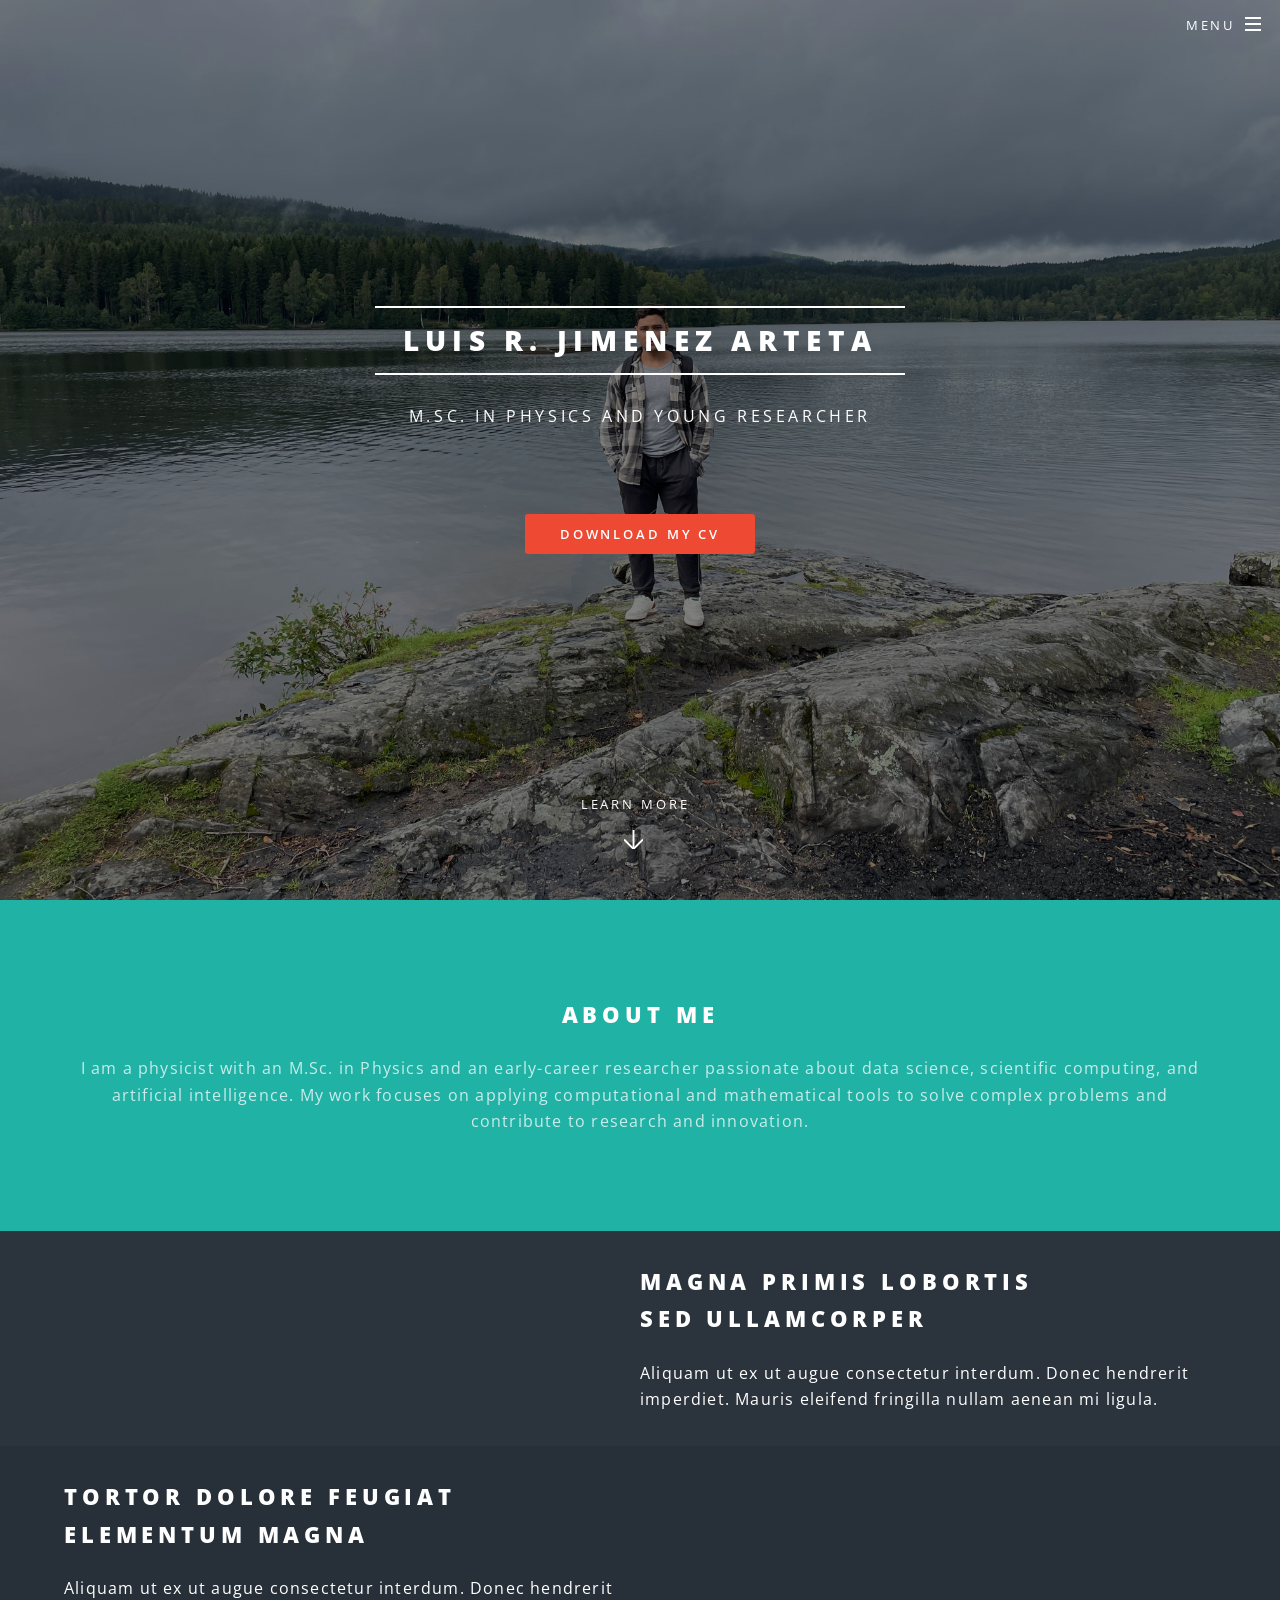
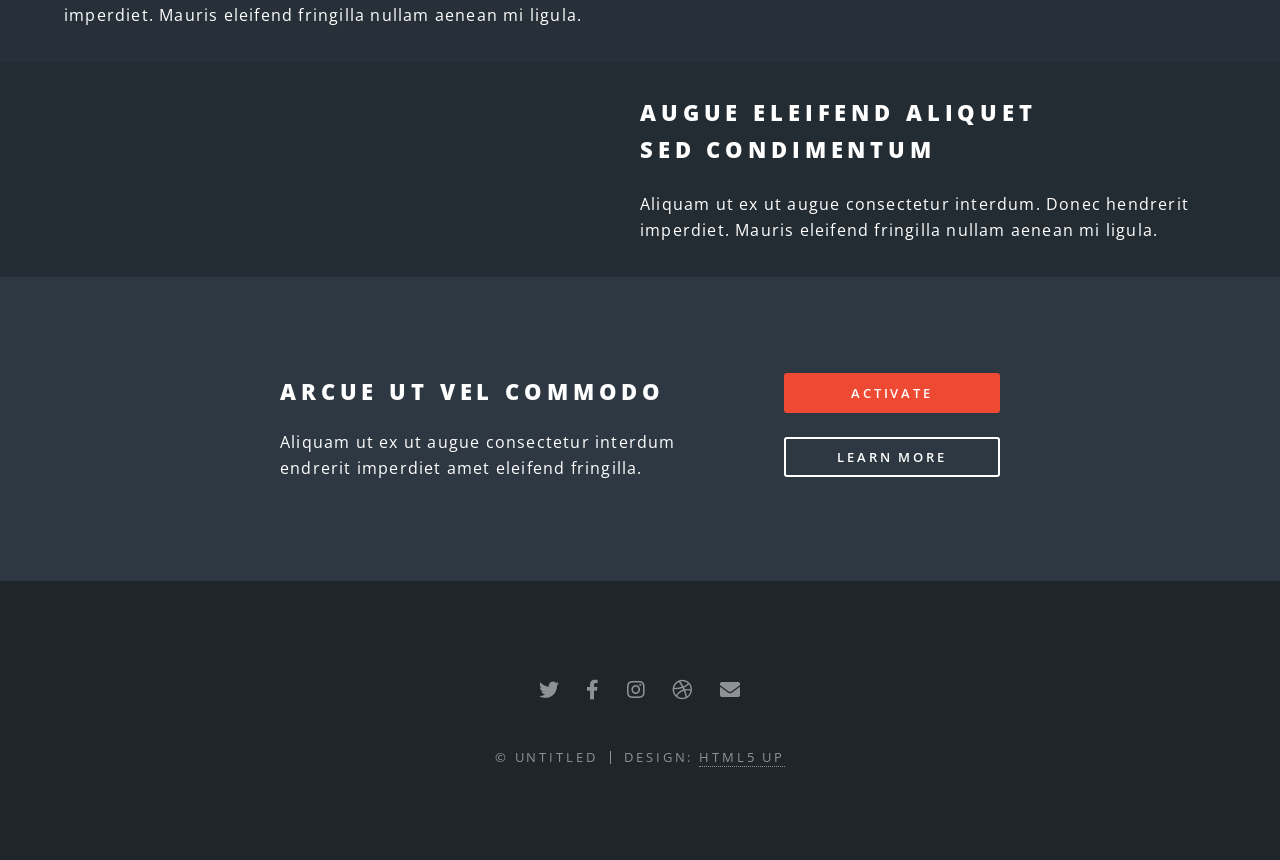
==== commit bf7382c2: "update infoamtion in index" ====
--- a/index.html
+++ b/index.html
@@ -6,7 +6,7 @@
 -->
 <html>
 	<head>
-		<title>Luis R Jimenez Arteta website</title>
+		<title>Luis R. Jimenez Arteta website</title>
 		<meta charset="utf-8" />
 		<meta name="viewport" content="width=device-width, initial-scale=1, user-scalable=no" />
 		<link rel="stylesheet" href="assets/css/main.css" />
@@ -41,7 +41,7 @@
 				<!-- Banner -->
 					<section id="banner">
 						<div class="inner">
-							<h2>Luis R Jimenez Arteta</h2>
+							<h2>Luis R. Jimenez Arteta</h2>
 							<p>M.Sc. in Physics and Young Researcher</p> <br/>
 							<br />
 							<ul class="actions special">
@@ -54,17 +54,13 @@
 				<!-- One -->
 					<section id="one" class="wrapper style1 special">
 						<div class="inner">
-							<header class="major">
-								<h2>Arcu aliquet vel lobortis ata nisl<br />
-								eget augue amet aliquet nisl cep donec</h2>
-								<p>Aliquam ut ex ut augue consectetur interdum. Donec amet imperdiet eleifend<br />
-								fringilla tincidunt. Nullam dui leo Aenean mi ligula, rhoncus ullamcorper.</p>
-							</header>
-							<ul class="icons major">
-								<li><span class="icon fa-gem major style1"><span class="label">Lorem</span></span></li>
-								<li><span class="icon fa-heart major style2"><span class="label">Ipsum</span></span></li>
-								<li><span class="icon solid fa-code major style3"><span class="label">Dolor</span></span></li>
-							</ul>
+							<h2>About Me</h2>
+            					<p>
+									I am a physicist with an M.Sc. in Physics and an early-career researcher
+									passionate about data science, scientific computing, and artificial intelligence.
+									My work focuses on applying computational and mathematical tools to solve
+									complex problems and contribute to research and innovation.
+            					</p>
 						</div>
 					</section>
 
@@ -92,8 +88,9 @@
 							</div>
 						</section>
 					</section>
-
+	 		
 				<!-- Three -->
+				 <!--
 					<section id="three" class="wrapper style3 special">
 						<div class="inner">
 							<header class="major">
@@ -128,7 +125,7 @@
 								</li>
 							</ul>
 						</div>
-					</section>
+					</section> -->
 
 				<!-- CTA -->
 					<section id="cta" class="wrapper style4">
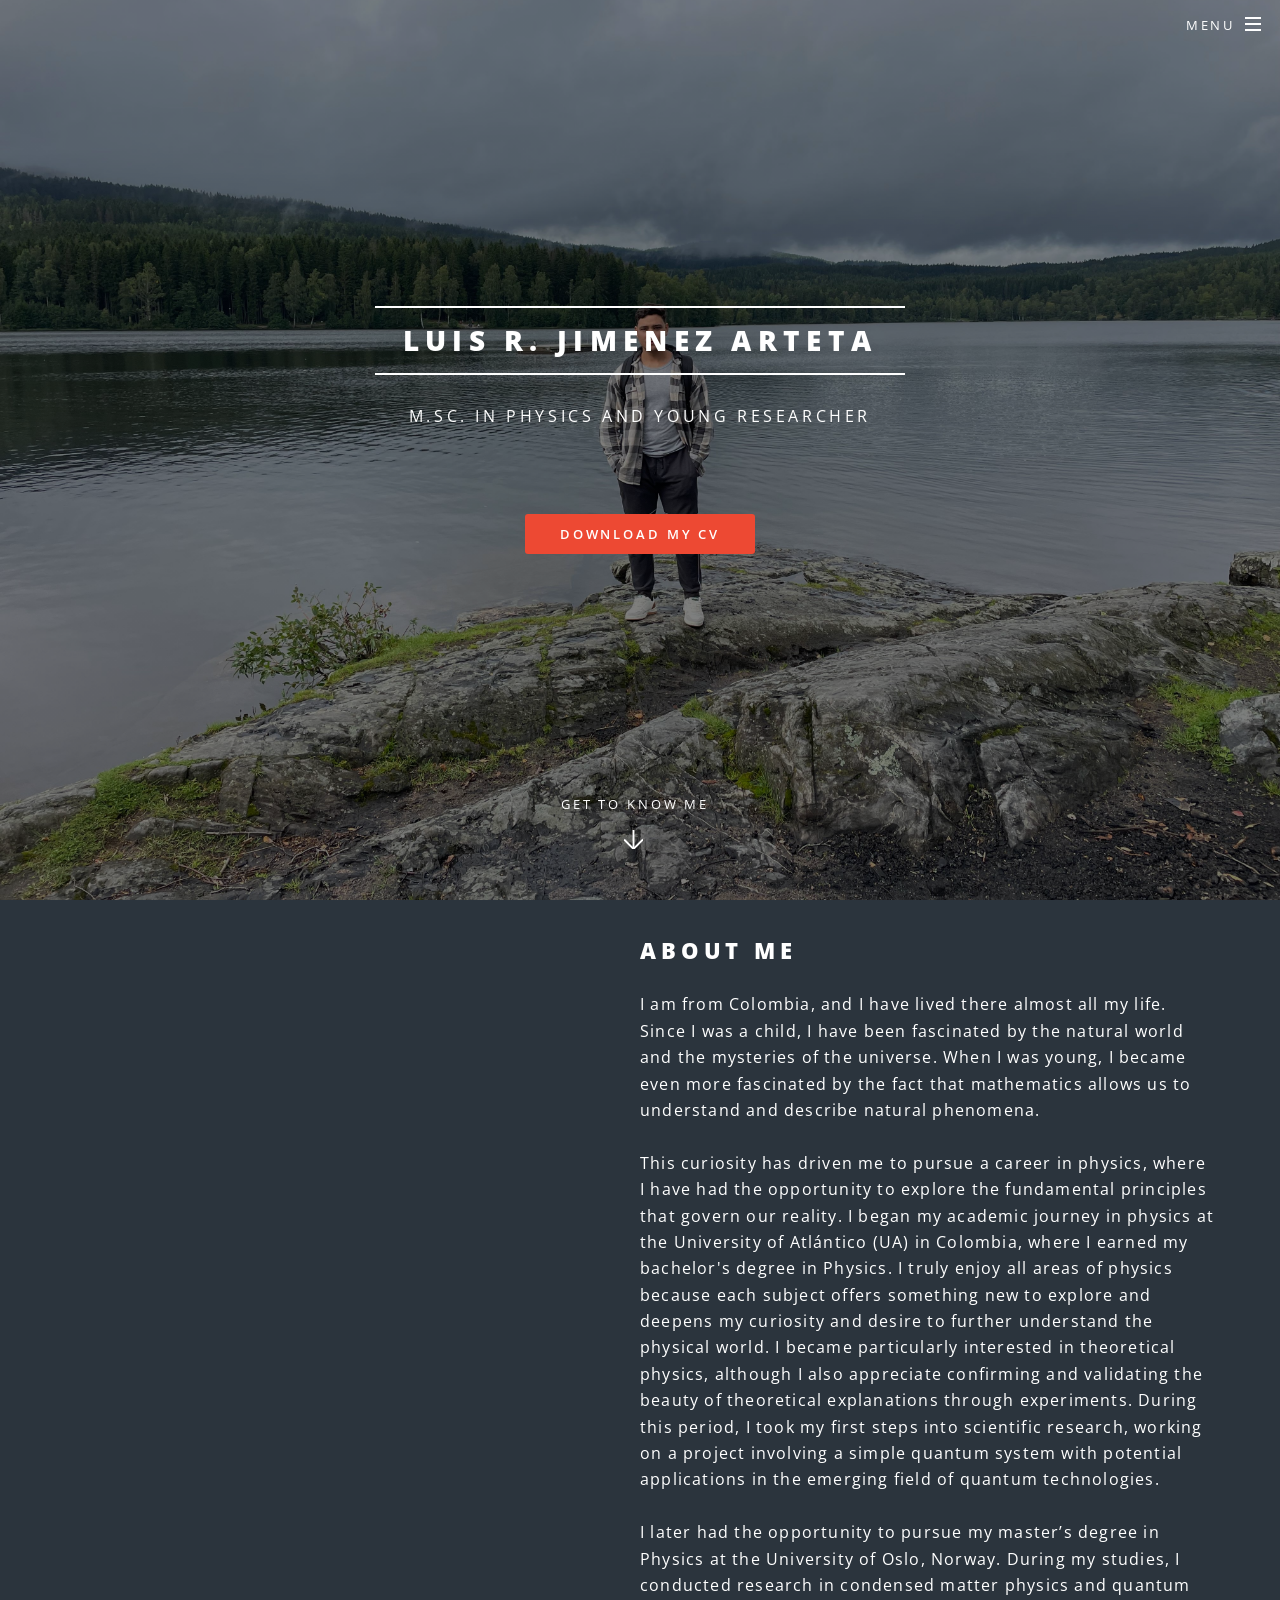
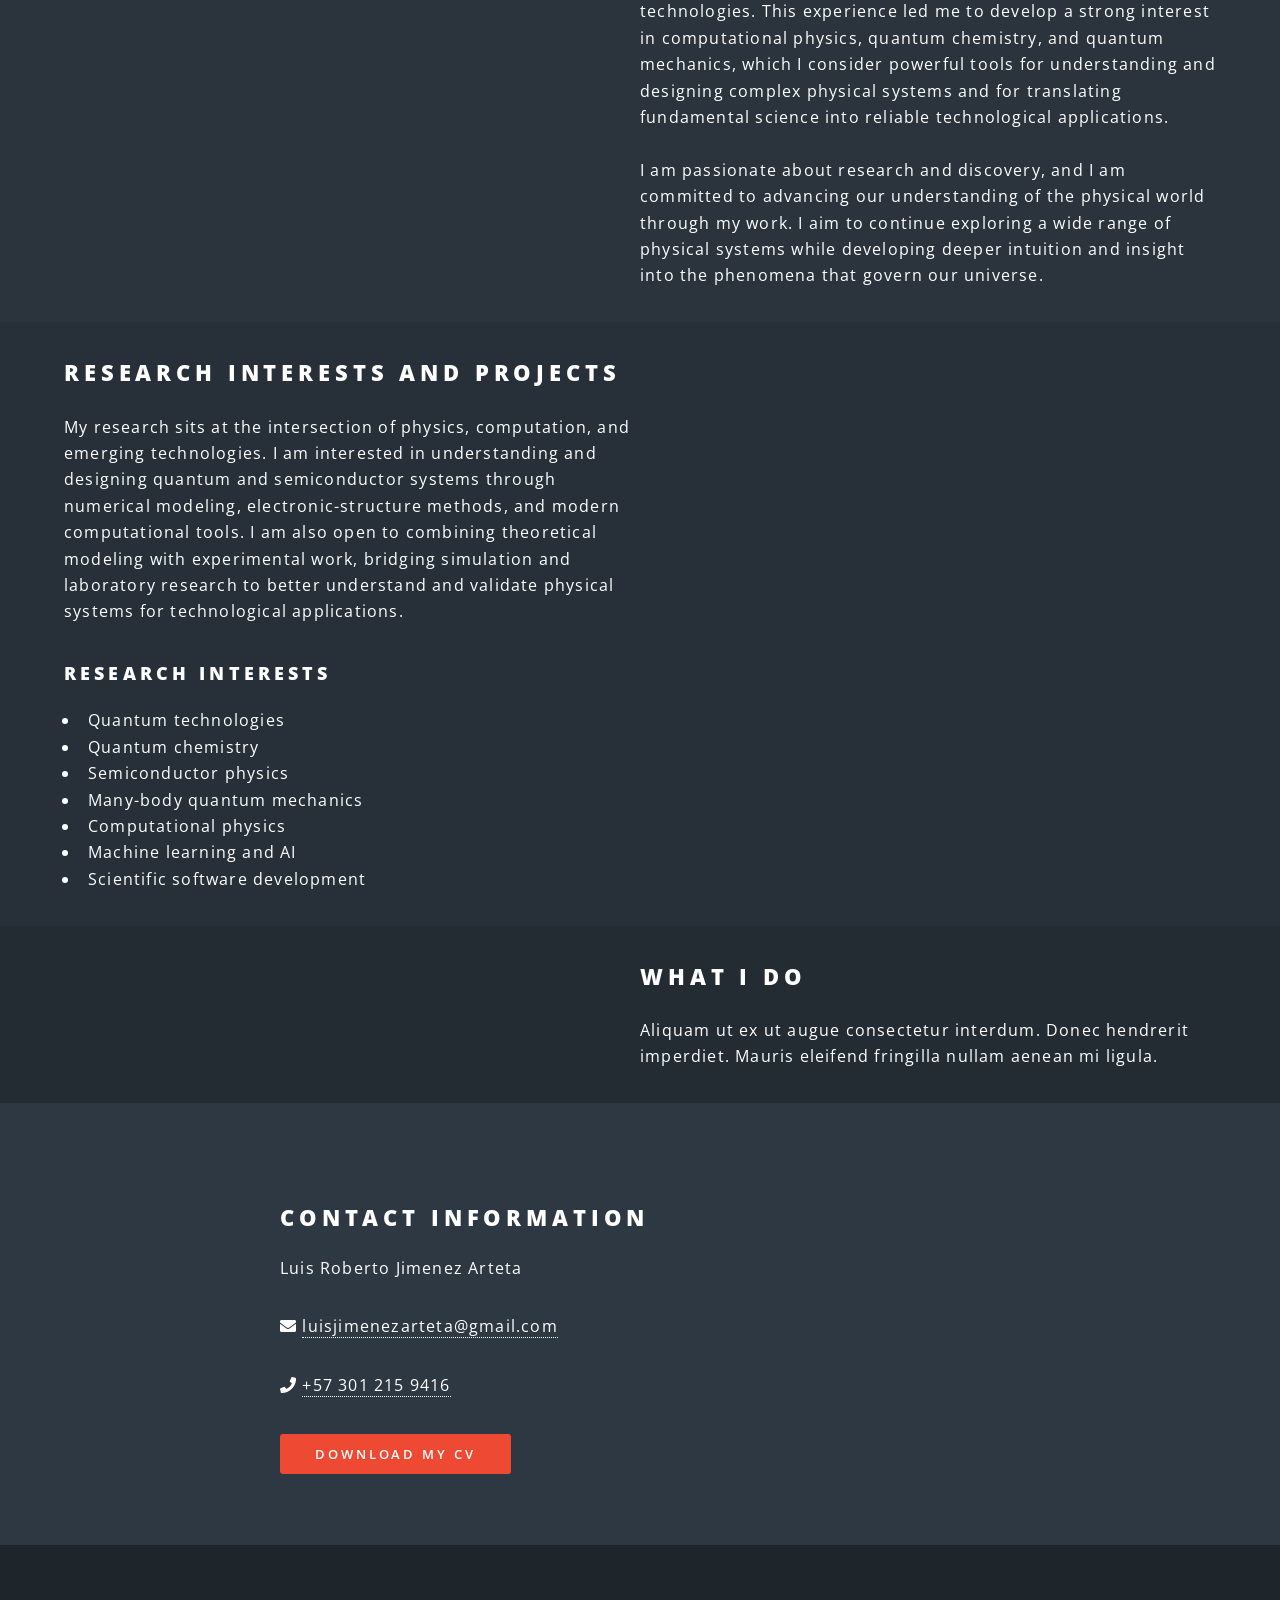
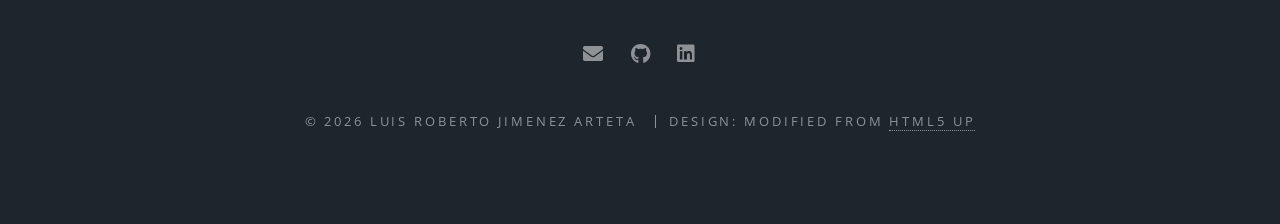
==== commit e2353a17: "Change made to  the Spectral by HTML5 UP" ====
--- a/index.html
+++ b/index.html
@@ -19,7 +19,7 @@
 
 				<!-- Header -->
 					<header id="header" class="alt">
-						<h1><a href="index.html">Spectral</a></h1>
+						<h1><a href="index.html">Luis R. Jimenez Arteta</a></h1>
 						<nav id="nav">
 							<ul>
 								<li class="special">
@@ -27,10 +27,10 @@
 									<div id="menu">
 										<ul>
 											<li><a href="index.html">Home</a></li>
-											<li><a href="generic.html">Generic</a></li>
-											<li><a href="elements.html">Elements</a></li>
-											<li><a href="#">Sign Up</a></li>
-											<li><a href="#">Log In</a></li>
+											<li><a href="research.html">Research</a></li><!--<li><a href="Research.html">Research & Projects & Publication</a></li>-->
+											<li><a href="presentation-and-media.html">Presentation & Media </a></li>
+											<li><a href="science-outreach.html">Science outreach </a></li>
+											<li><a href="CV.html">CV</a></li>
 										</ul>
 									</div>
 								</li>
@@ -48,111 +48,119 @@
 								<li><a href="files/CV_Luis_Roberto_Jimenez_Arteta.pdf" class="button primary">Download MY CV</a></li>
 							</ul>
 						</div>
-						<a href="#one" class="more scrolly">Learn More</a>
+						<a href="#one" class="more scrolly">Get to know me</a>
 					</section>
 
 				<!-- One -->
-					<section id="one" class="wrapper style1 special">
-						<div class="inner">
-							<h2>About Me</h2>
-            					<p>
-									I am a physicist with an M.Sc. in Physics and an early-career researcher
-									passionate about data science, scientific computing, and artificial intelligence.
-									My work focuses on applying computational and mathematical tools to solve
-									complex problems and contribute to research and innovation.
-            					</p>
-						</div>
-					</section>
-
-				<!-- Two -->
-					<section id="two" class="wrapper alt style2">
+					<section id="one" class="wrapper alt style2">
 						<section class="spotlight">
 							<div class="image"><img src="images/pic01.jpg" alt="" /></div><div class="content">
-								<h2>Magna primis lobortis<br />
-								sed ullamcorper</h2>
-								<p>Aliquam ut ex ut augue consectetur interdum. Donec hendrerit imperdiet. Mauris eleifend fringilla nullam aenean mi ligula.</p>
+								<h2>About me </h2>
+								<p>	I am from Colombia, and I have lived there almost all my life. Since I was a child, 
+									I have been fascinated by the natural world and the mysteries of the universe. When I was young, 
+									I became even more fascinated by the fact that mathematics allows us to understand and describe 
+									natural phenomena.
+									<br/><br/>
+									This curiosity has driven me to pursue a career in physics, where I have had the opportunity 
+									to explore the fundamental principles that govern our reality. I began my academic journey in physics 
+									at the University of Atlántico (UA) in Colombia, where I earned my bachelor's degree in Physics. I truly 
+									enjoy all areas of physics because each subject offers something new to explore and deepens my curiosity 
+									and desire to further understand the physical world. I became particularly interested in theoretical physics, 
+									although I also appreciate confirming and validating the beauty of theoretical explanations through experiments.
+									During this period, I took my first steps into scientific research, working on a project involving a simple quantum 
+									system with potential applications in the emerging field of quantum technologies.
+
+									<br/><br/>
+									I later had the opportunity to pursue my master’s degree in Physics at the University of Oslo, Norway. During my 
+									studies, I conducted research in condensed matter physics and quantum technologies. This experience led me to develop 
+									a strong interest in computational physics, quantum chemistry, and quantum mechanics, which I consider powerful tools 
+									for understanding and designing complex physical systems and for translating fundamental science into reliable technological 
+									applications.  
+									<br/><br/>
+									I am passionate about research and discovery, and I am committed to advancing our understanding of the physical 
+									world through my work. I aim to continue exploring a wide range of physical systems while developing deeper 
+									intuition and insight into the phenomena that govern our universe.
 							</div>
 						</section>
 						<section class="spotlight">
 							<div class="image"><img src="images/pic02.jpg" alt="" /></div><div class="content">
-								<h2>Tortor dolore feugiat<br />
-								elementum magna</h2>
-								<p>Aliquam ut ex ut augue consectetur interdum. Donec hendrerit imperdiet. Mauris eleifend fringilla nullam aenean mi ligula.</p>
+								<h2>Research Interests and Projects</h2>
+								<p>
+    								My research sits at the intersection of physics, computation, and emerging technologies.
+    								I am interested in understanding and designing quantum and semiconductor systems through
+    								numerical modeling, electronic-structure methods, and modern computational tools.
+    								I am also open to combining theoretical modeling with experimental work, bridging 
+									simulation and laboratory research to better understand and validate physical systems 
+									for technological applications.
+  								</p>
+							
+  								<h3>Research Interests</h3>
+  								<ul>
+  								  <li>Quantum technologies</li>
+  								  <li>Quantum chemistry</li>
+  								  <li>Semiconductor physics</li>
+  								  <li>Many-body quantum mechanics</li>
+  								  <li>Computational physics</li>
+  								  <li>Machine learning and AI</li>
+  								  <li>Scientific software development</li>
+  								</ul>
 							</div>
 						</section>
 						<section class="spotlight">
 							<div class="image"><img src="images/pic03.jpg" alt="" /></div><div class="content">
-								<h2>Augue eleifend aliquet<br />
-								sed condimentum</h2>
+								<h2>What I Do</h2>
 								<p>Aliquam ut ex ut augue consectetur interdum. Donec hendrerit imperdiet. Mauris eleifend fringilla nullam aenean mi ligula.</p>
 							</div>
 						</section>
 					</section>
-	 		
-				<!-- Three -->
-				 <!--
-					<section id="three" class="wrapper style3 special">
-						<div class="inner">
-							<header class="major">
-								<h2>Accumsan mus tortor nunc aliquet</h2>
-								<p>Aliquam ut ex ut augue consectetur interdum. Donec amet imperdiet eleifend<br />
-								fringilla tincidunt. Nullam dui leo Aenean mi ligula, rhoncus ullamcorper.</p>
-							</header>
-							<ul class="features">
-								<li class="icon fa-paper-plane">
-									<h3>Arcu accumsan</h3>
-									<p>Augue consectetur sed interdum imperdiet et ipsum. Mauris lorem tincidunt nullam amet leo Aenean ligula consequat consequat.</p>
-								</li>
-								<li class="icon solid fa-laptop">
-									<h3>Ac Augue Eget</h3>
-									<p>Augue consectetur sed interdum imperdiet et ipsum. Mauris lorem tincidunt nullam amet leo Aenean ligula consequat consequat.</p>
-								</li>
-								<li class="icon solid fa-code">
-									<h3>Mus Scelerisque</h3>
-									<p>Augue consectetur sed interdum imperdiet et ipsum. Mauris lorem tincidunt nullam amet leo Aenean ligula consequat consequat.</p>
-								</li>
-								<li class="icon solid fa-headphones-alt">
-									<h3>Mauris Imperdiet</h3>
-									<p>Augue consectetur sed interdum imperdiet et ipsum. Mauris lorem tincidunt nullam amet leo Aenean ligula consequat consequat.</p>
-								</li>
-								<li class="icon fa-heart">
-									<h3>Aenean Primis</h3>
-									<p>Augue consectetur sed interdum imperdiet et ipsum. Mauris lorem tincidunt nullam amet leo Aenean ligula consequat consequat.</p>
-								</li>
-								<li class="icon fa-flag">
-									<h3>Tortor Ut</h3>
-									<p>Augue consectetur sed interdum imperdiet et ipsum. Mauris lorem tincidunt nullam amet leo Aenean ligula consequat consequat.</p>
-								</li>
-							</ul>
-						</div>
-					</section> -->
 
 				<!-- CTA -->
 					<section id="cta" class="wrapper style4">
 						<div class="inner">
 							<header>
-								<h2>Arcue ut vel commodo</h2>
-								<p>Aliquam ut ex ut augue consectetur interdum endrerit imperdiet amet eleifend fringilla.</p>
-							</header>
-							<ul class="actions stacked">
-								<li><a href="#" class="button fit primary">Activate</a></li>
-								<li><a href="#" class="button fit">Learn More</a></li>
-							</ul>
+								<h2>CONTACT INFORMATION</h2>    
+								<p>Luis Roberto Jimenez Arteta</p>					
+							    <p>
+							        <span class="icon solid fa-envelope"></span>
+							        <a href="mailto:luisjimenezarteta@gmail.com">
+							            luisjimenezarteta@gmail.com
+							        </a>
+							    </p>
+							    <p>
+							        <span class="icon solid fa-phone"></span>
+							        <a href="tel:+573012159416">
+							            +57 301 215 9416
+							        </a>
+							    </p>
+								<a href="files/CV_Luis_Roberto_Jimenez_Arteta.pdf" class="button primary">Download MY CV</a>
+							</header>		
 						</div>
 					</section>
 
 				<!-- Footer -->
 					<footer id="footer">
-						<ul class="icons">
-							<li><a href="#" class="icon brands fa-twitter"><span class="label">Twitter</span></a></li>
-							<li><a href="#" class="icon brands fa-facebook-f"><span class="label">Facebook</span></a></li>
-							<li><a href="#" class="icon brands fa-instagram"><span class="label">Instagram</span></a></li>
-							<li><a href="#" class="icon brands fa-dribbble"><span class="label">Dribbble</span></a></li>
-							<li><a href="#" class="icon solid fa-envelope"><span class="label">Email</span></a></li>
-						</ul>
-						<ul class="copyright">
-							<li>&copy; Untitled</li><li>Design: <a href="http://html5up.net">HTML5 UP</a></li>
-						</ul>
+					    <ul class="icons">
+					        <li>
+					            <a href="mailto:luisjimenezarteta@gmail.com" class="icon solid fa-envelope">
+					                <span class="label">Email</span>
+					            </a>
+					        </li>
+					        <li>
+					            <a href="https://github.com/Luisrj14" class="icon brands fa-github" target="_blank">
+					                <span class="label">GitHub</span>
+					            </a>
+					        </li>
+					        <li>
+					            <a href="https://www.linkedin.com/in/luis-roberto-jimenez-arteta-a511673a9/" class="icon brands fa-linkedin" target="_blank">
+					                <span class="label">LinkedIn</span>
+					            </a>
+					        </li>
+					    </ul>
+					
+					    <ul class="copyright">
+					        <li>&copy; 2026 Luis Roberto Jimenez Arteta</li>
+					         <li>Design: Modified from <a href="https://html5up.net" target="_blank">HTML5 UP</a></li>
+					    </ul>
 					</footer>
 
 			</div>
--- a/assets/css/main.css
+++ b/assets/css/main.css
@@ -3351,7 +3351,7 @@
 		-ms-transition: -ms-transform 0.5s ease;
 		transition: transform 0.5s ease;
 		-webkit-overflow-scrolling: touch;
-		background: #21b2a6;
+		background: #2e3842;
 		color: #ffffff;
 		height: 100%;
 		max-width: 80%;
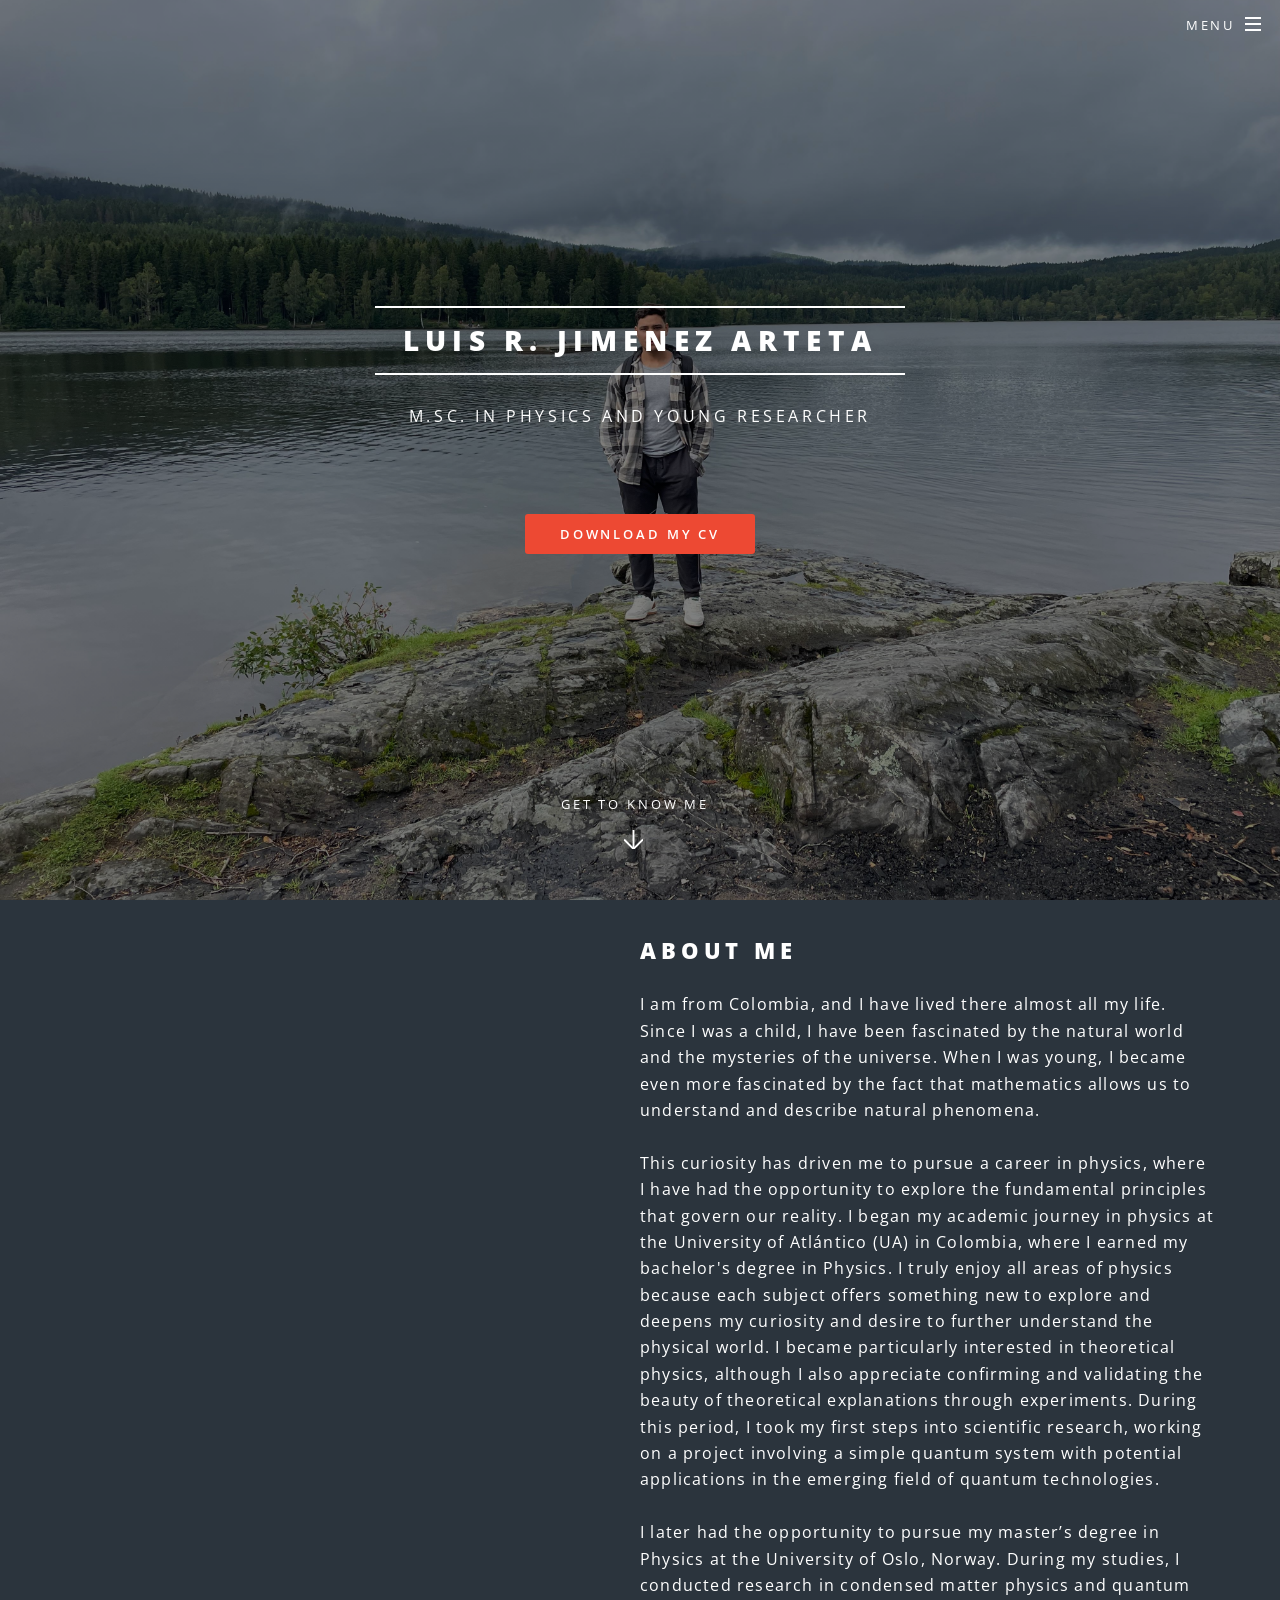
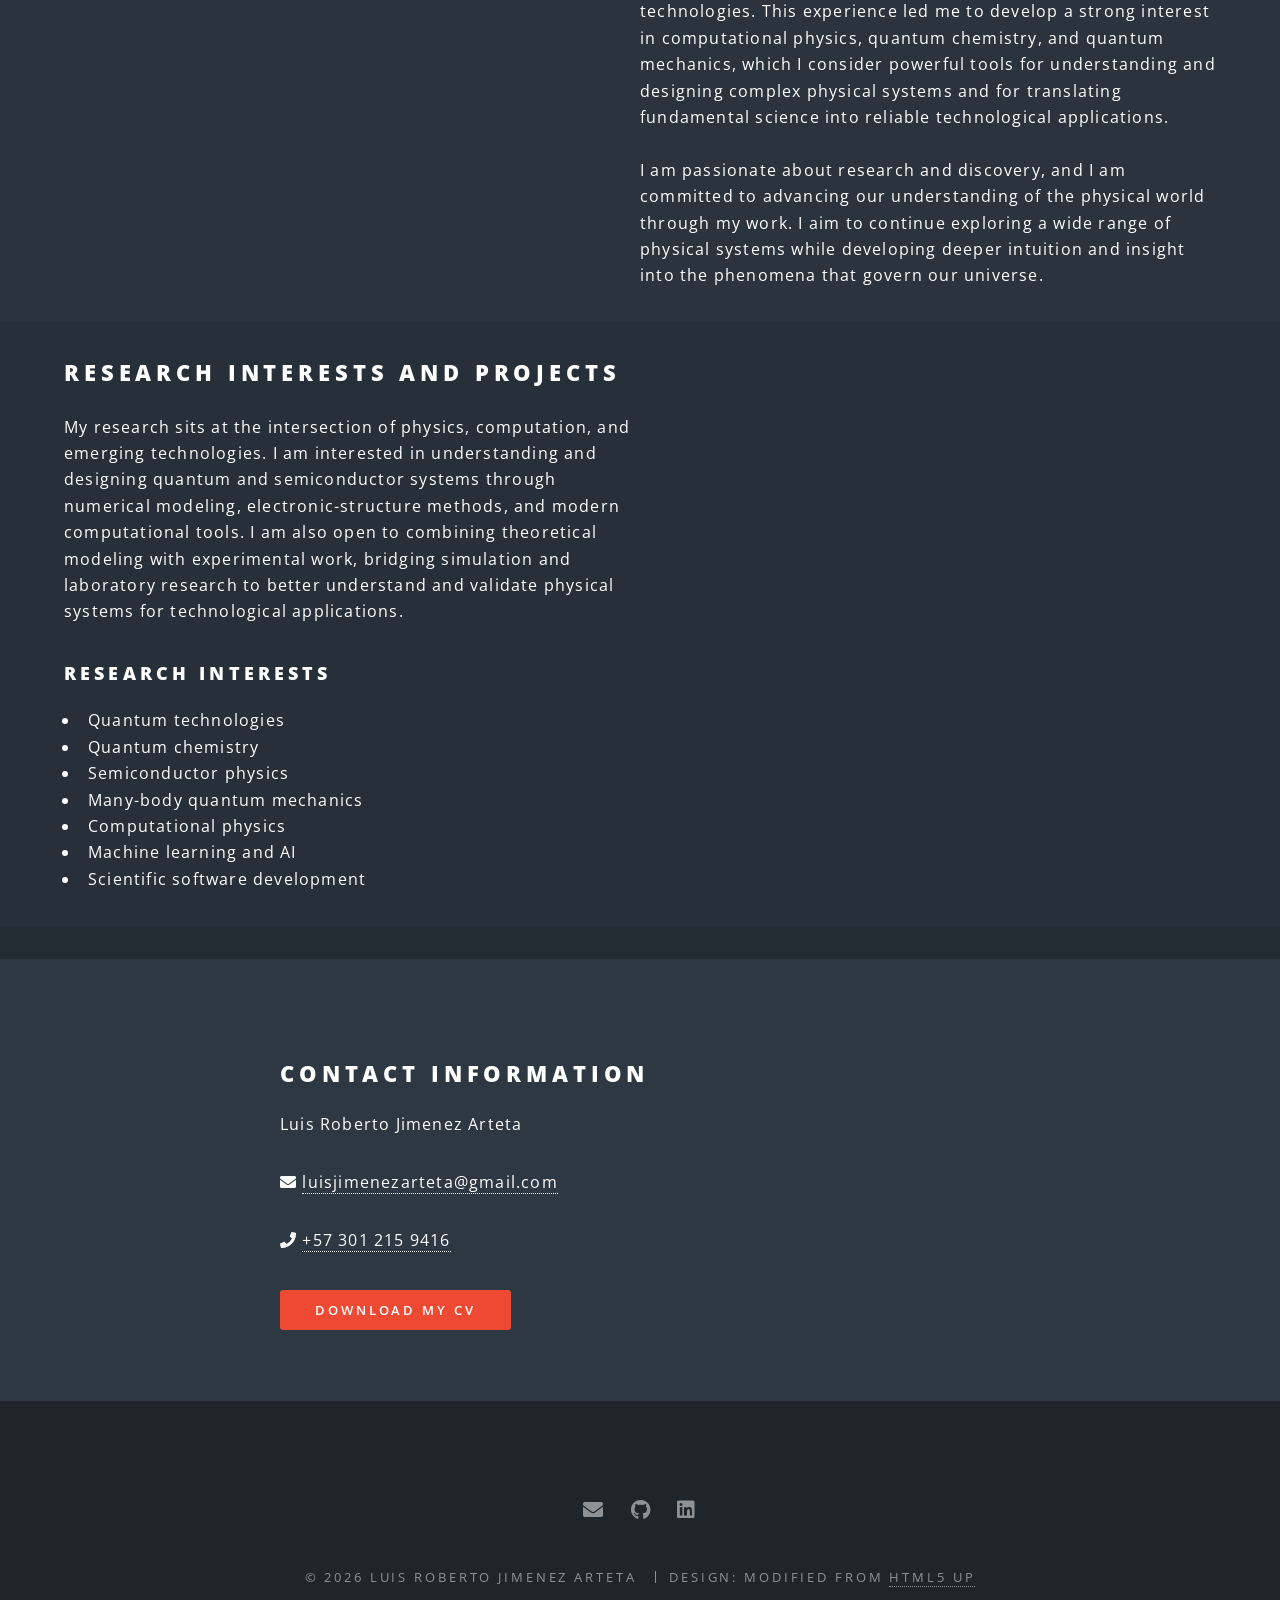
==== commit fe861edd: "update index" ====
--- a/index.html
+++ b/index.html
@@ -108,8 +108,10 @@
 						</section>
 						<section class="spotlight">
 							<div class="image"><img src="images/pic03.jpg" alt="" /></div><div class="content">
+							<!--	
 								<h2>What I Do</h2>
 								<p>Aliquam ut ex ut augue consectetur interdum. Donec hendrerit imperdiet. Mauris eleifend fringilla nullam aenean mi ligula.</p>
+							-->
 							</div>
 						</section>
 					</section>
